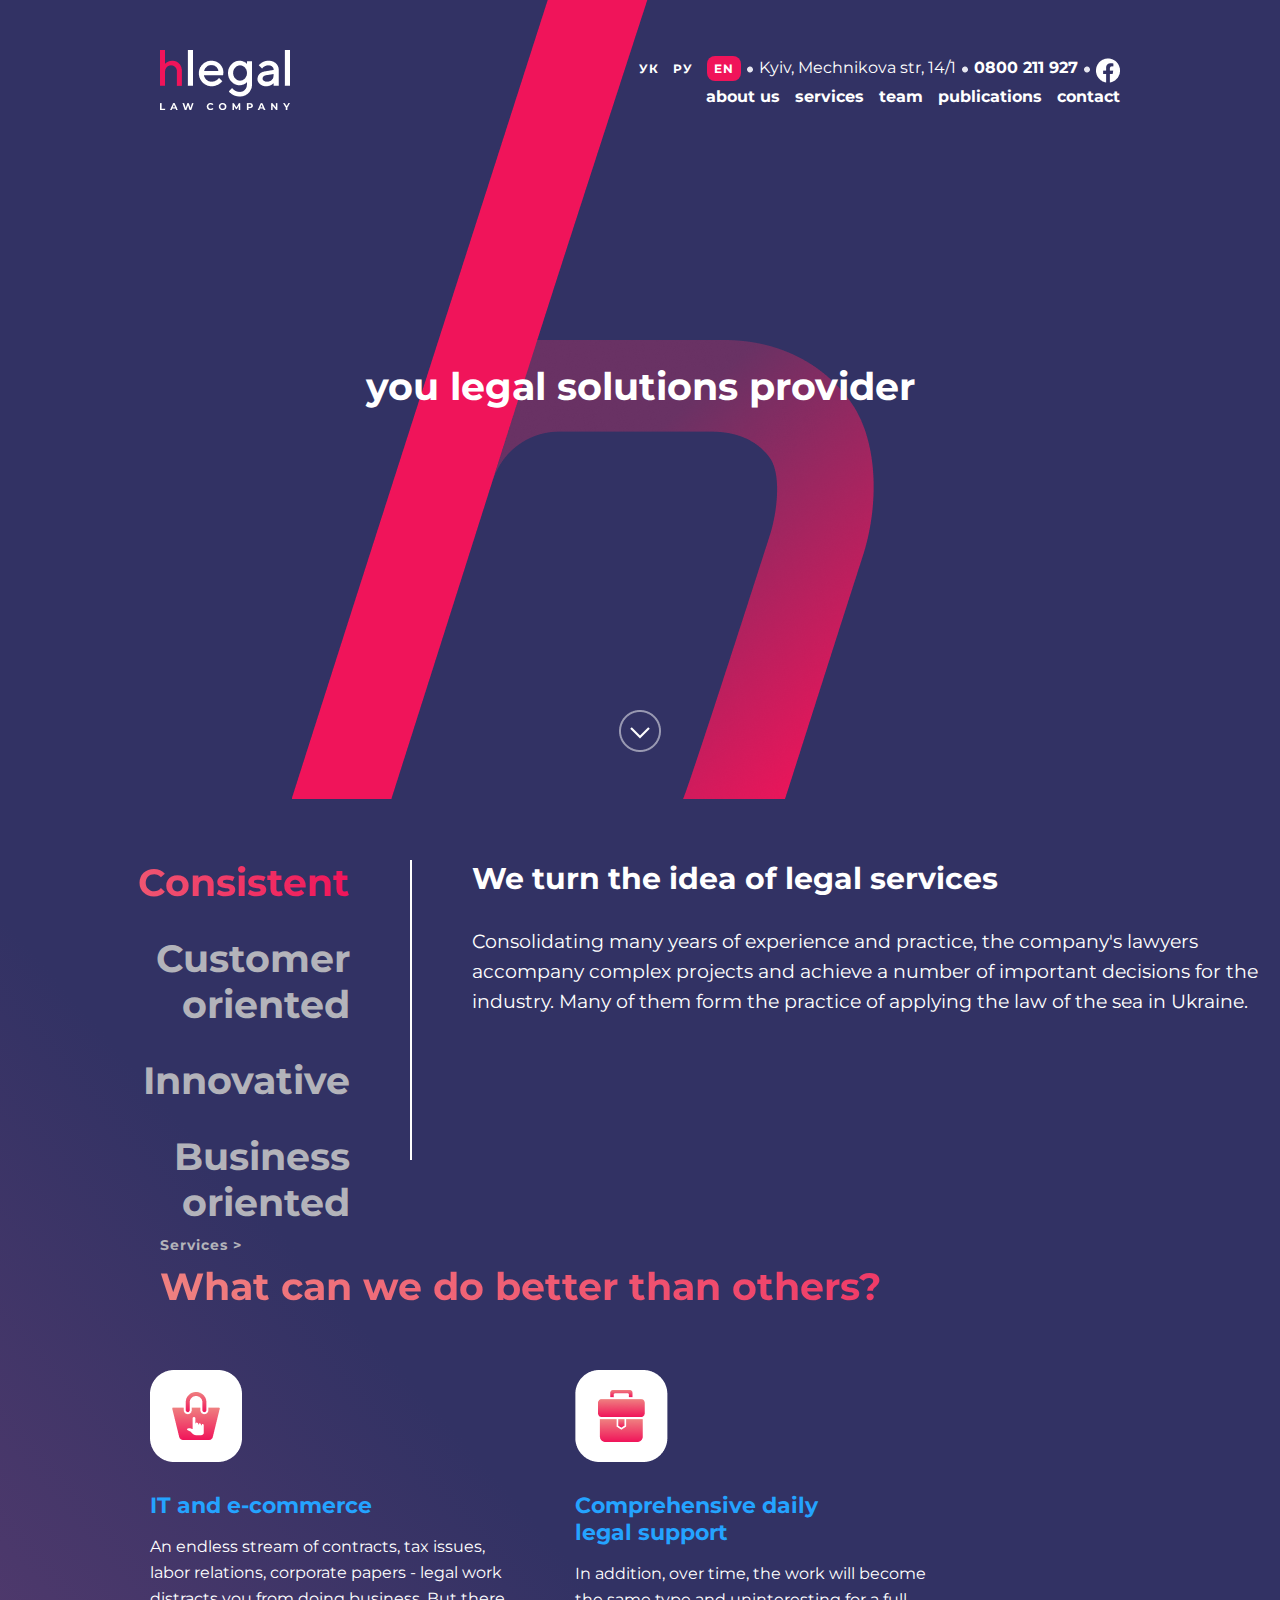
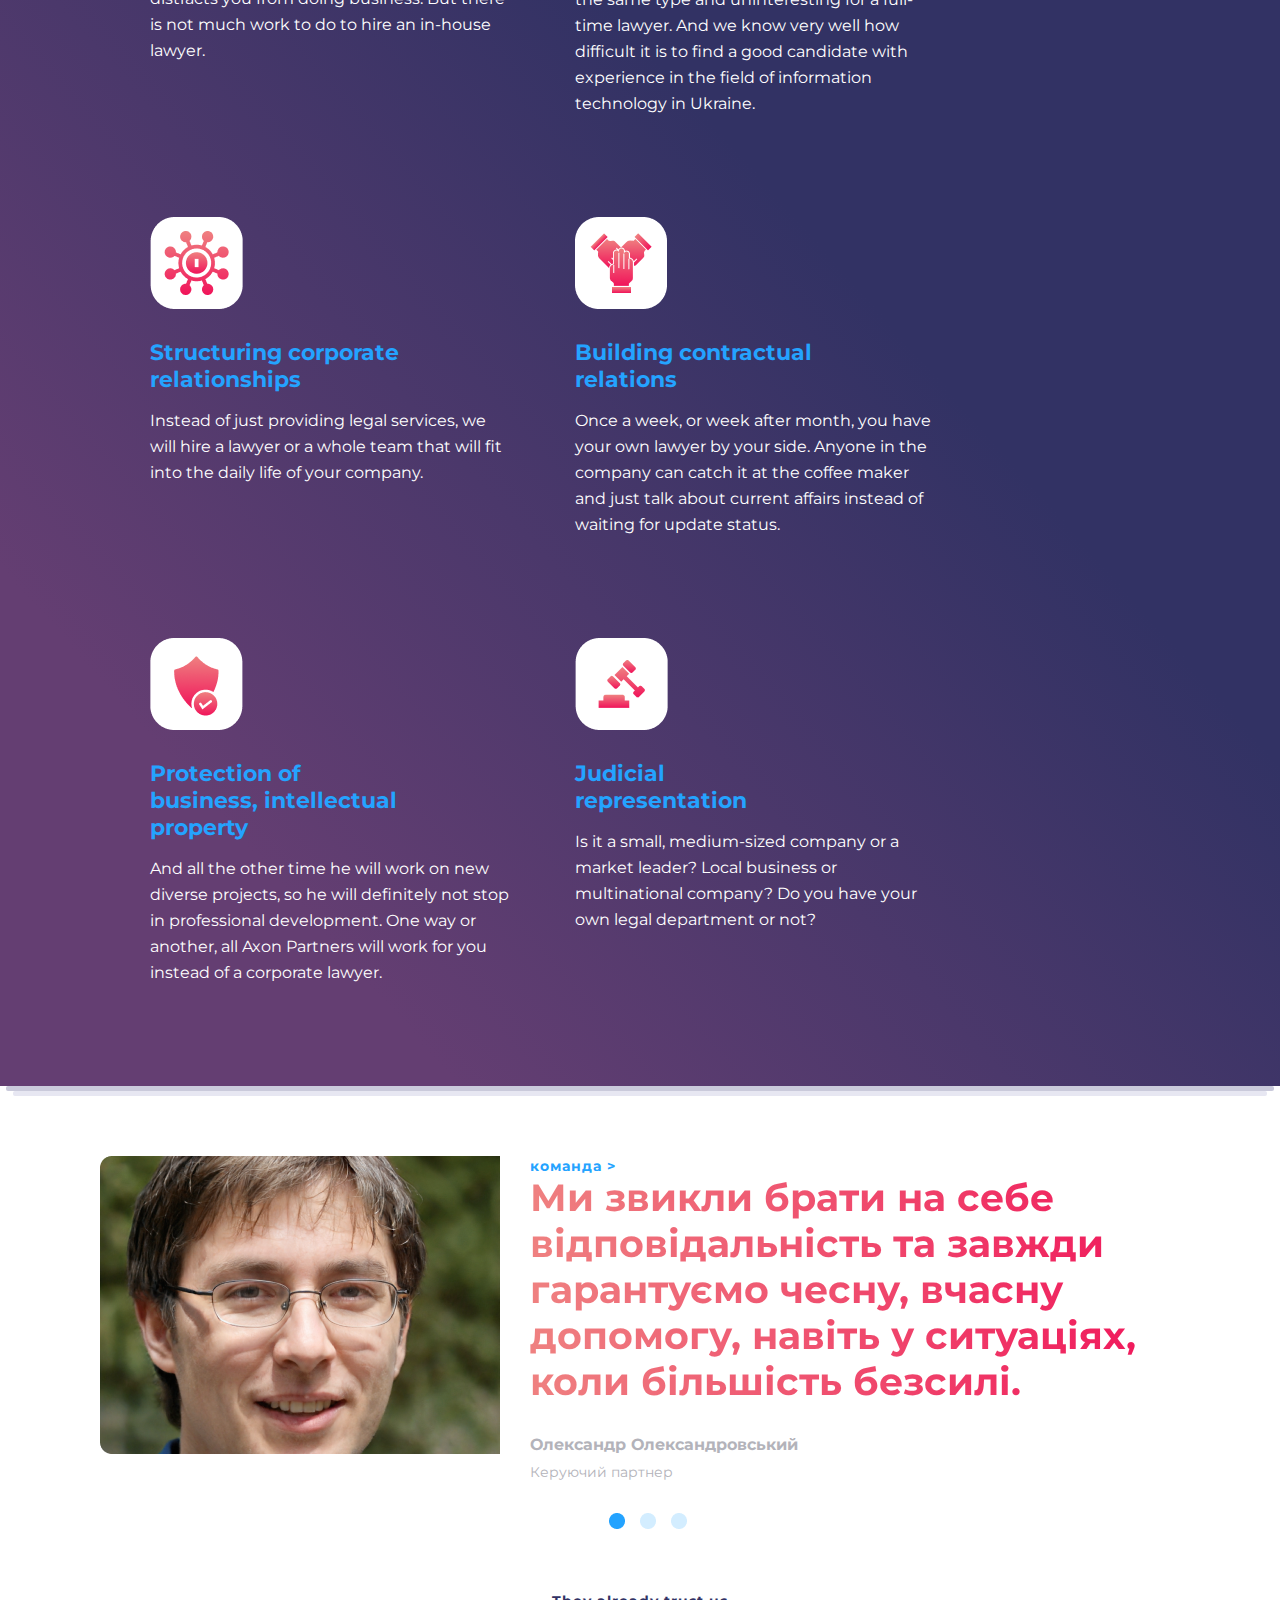
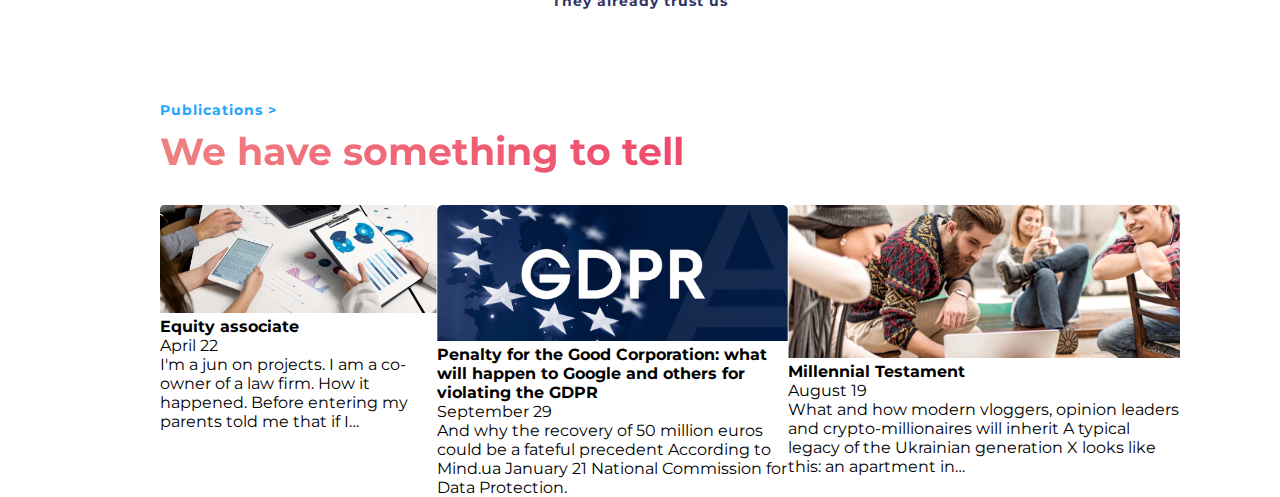
==== index.html @ 66de2fda "made some changes" ====
<!DOCTYPE html>
<html lang="en">

<head>
    <meta charset="UTF-8">
    <meta http-equiv="X-UA-Compatible" content="IE=edge">
    <meta name="viewport" content="width=device-width, initial-scale=1.0">
    <link rel="stylesheet" href="./CSS/index.css">
    <title>Homepage</title>
</head>

<body>
    <header class="header">
        <nav>
            <div class="nav-logo">
                <a href="./index.html"><img src="./images/header-images/Logo.png" alt="hlegal logo"></a>
            </div>
            <div class="menu">
                <div class="menu__info">
                    <div class="info__language">
                        <a href="">УК</a>
                        <a href="">РУ</a>
                        <a class="language__item" href="">EN</a>
                    </div>
                    <div class="info__dot-img">
                        <img src="./images/header-images/Dot-separator.png" alt="dot images">
                    </div>
                    <div class="info__address">
                        <a
                            href="https://www.google.com/maps/place/%D1%83%D0%BB.+%D0%9C%D0%B5%D1%87%D0%BD%D0%B8%D0%BA%D0%BE%D0%B2%D0%B0,+14%2F1,+%D0%9A%D0%B8%D0%B5%D0%B2,+%D0%A3%D0%BA%D1%80%D0%B0%D0%B8%D0%BD%D0%B0,+02000/@50.436795,30.5305163,17z/data=!3m1!4b1!4m6!3m5!1s0x40d4cf07295b8e39:0x17b2112e2dc0e7a!8m2!3d50.436795!4d30.532705!16s%2Fg%2F11c5mrd800">
                            Kyiv, Mechnikova str, 14/1
                        </a>
                    </div>
                    <div class="info__dot-img">
                        <img src="./images/header-images/Dot-separator.png" alt="dot images">
                    </div>
                    <div class="info__tel">
                        <a href="tel:0800 211 927">0800 211 927</a>
                    </div>
                    <div class="info__dot-img">
                        <img src="./images/header-images/Dot-separator.png" alt="dot images">
                    </div>
                    <div class="info__facebook-logo">
                        <img src="./images/header-images/facebook-logo.png" alt="facebook logo">
                    </div>
                </div>
                <div class="menu__links">
                    <a href="">about us</a>
                    <a href="">services</a>
                    <a href="">team</a>
                    <a href="">publications</a>
                    <a href="">contact</a>
                </div>
            </div>
        </nav>
        <div class="header__headline">
            <h1>you legal solutions provider</h1>
        </div>
        <div class="header__scroll-btn">
            <div class="scroll-btn__usual">
                <a href=""><img src="./images/header-images/Scroll.png" alt="Scroll button"></a>
            </div>
            <div class="scroll-btn__hover">
                <a href=""><img src="./images/header-images/Scroll-hover.png" alt="Scroll button"></a>
            </div>
        </div>
        <div class="header__consistent">
            <div class="consistent__headlines">
                <h3 class="headline__consistent">Consistent</h3>
                <h3>Customer oriented</h3>
                <h3>Innovative</h3>
                <h3>Business oriented</h3>
            </div>
            <div class="consistent-text">
                <h3 class="consistent-text__headline">
                    We turn the idea of legal services
                </h3>
                <p class="consistent-text__caption">
                    Consolidating many years of experience and practice, the company's lawyers accompany complex
                    projects and achieve a number of important decisions for the industry. Many of them form the
                    practice of applying the law of the sea in Ukraine.
                </p>
            </div>
        </div>
        <div class="header__services-link">
            <a href="">Services ></a>
        </div>
        <h2 class="header__better-headline">What can we do better than others?</h2>
        <div class="header__cards-container">
            <div class="cards-container__card">
                <div class="card__image">
                    <img src="./images/header-images/cards/IT.png" alt="IT and e-commerce image">
                </div>
                <h4 class="cards-container__cards-headline">IT and e-commerce</h4>
                <p class="cards-container__cards-caption">An endless stream of contracts, tax issues, labor relations,
                    corporate papers - legal work distracts
                    you from doing business. But there is not much work to do to hire an in-house lawyer.</p>
            </div>
            <div class="cards-container__card">
                <div class="card__image">
                    <img src="./images/header-images/cards/Support.png" alt="bag image">
                </div>
                <h4 class="cards-container__cards-headline">Comprehensive daily
                    legal support</h4>
                <p class="cards-container__cards-caption">In addition, over time, the work will become the same type and
                    uninteresting for a full-time lawyer. And we know very well how difficult it is to find a good
                    candidate with experience in the field of information technology in Ukraine.</p>
            </div>
            <div class="cards-container__card">
                <div class="card__image">
                    <img src="./images/header-images/cards/relationships.png" alt="relationships image">
                </div>
                <h4 class="cards-container__cards-headline">Structuring corporate relationships</h4>
                <p class="cards-container__cards-caption">Instead of just providing legal services, we will hire a
                    lawyer or a whole team that will fit into the daily life of your company.</p>
            </div>
            <div class="cards-container__card">
                <div class="card__image">
                    <img src="./images/header-images/cards/building.png" alt="hands image">
                </div>
                <h4 class="cards-container__cards-headline">Building contractual relations</h4>
                <p class="cards-container__cards-caption">Once a week, or week after month, you have your own lawyer by
                    your side. Anyone in the company can catch it at the coffee maker and just talk about current
                    affairs instead of waiting for update status.</p>
            </div>
            <div class="cards-container__card">
                <div class="card__image">
                    <img src="./images/header-images/cards/Protection.png" alt="Protection image">
                </div>
                <h4 class="cards-container__cards-headline">Protection of business, intellectual property</h4>
                <p class="cards-container__cards-caption">And all the other time he will work on new diverse projects,
                    so he will definitely not stop in professional development. One way or another, all Axon Partners
                    will work for you instead of a corporate lawyer.</p>
            </div>
            <div class="cards-container__card">
                <div class="card__image">
                    <img src="./images/header-images/cards/Judicial.png" alt="Judicial image">
                </div>
                <h4 class="cards-container__cards-headline">Judicial representation</h4>
                <p class="cards-container__cards-caption">Is it a small, medium-sized company or a market leader? Local
                    business or multinational company? Do you have your own legal department or not?</p>
            </div>
        </div>
    </header>
    <div class="header__line-container">
        <div class="header__bottom-line-1"></div>
    </div>
    <div class="header__line-container">
        <div class="header__bottom-line-2"></div>
    </div>
    <main>
        <div class="main__team-container">
            <div class="team-container__image">
                <img src="./images/main-images/head-partner.png" alt="head partner portrait">
            </div>
            <div class="team-container__text-container">
                <div class="text-container__link">
                    <a href="">команда ></a>
                </div>
                <p class="text-container__text">Ми звикли брати на себе відповідальність та завжди гарантуємо чесну,
                    вчасну
                    допомогу, навіть у ситуаціях, коли більшість безсилі.</p>
                <p class="text-container__caption">
                    Олександр Олександровський
                </p>
                <p class="text-container__head-partner">
                    Керуючий партнер
                </p>
            </div>
        </div>
        <!-- kak sdelat' slajdy???? -->
        <div class="main__ellipse-container">
            <div class="ellipse-container__ellipse-active ellipse">
                <img src="./images/main-images/ellipse/Ellipse-active.png" alt=" active ellipse">
            </div>
            <div class="ellipse-container__ellipse-regular ellipse">
                <img src="./images/main-images/ellipse/Ellipse-regular.png" alt=" regular ellipse">
            </div>
            <div class="ellipse-container__ellipse-regular ellipse">
                <img src="./images/main-images/ellipse/Ellipse-regular.png" alt=" regular ellipse">
            </div>
        </div>
        <div class="main__already-headline">
            <h5>They already trust us</h5>
        </div>
        <!-- <div class="main__partners-pics">
            <div class="partners-pics__hillel image">
                <img src="./images/main-images/partners-pics/hillel.png" alt="hillel picture">
            </div>
            <div class="partners-pics__wanna-biz image">
                <img src="./images/main-images/partners-pics/wannaBiz.png" alt="wannaBoze picture">
            </div>
            <div class="partners-pics__tapgerine image">
                <img src="./images/main-images/partners-pics/tapgerine.png" alt="tapgerine picture">
            </div>
            <div class="partners-pics__3d-look image">
                <img src="./images/main-images/partners-pics/3d-look.png" alt="3d-look picture">
            </div>
            <div class="partners-pics__orangear image">
                <img src="./images/main-images/partners-pics/orangear.png" alt="orangear picture">
            </div>
            <div class="partners-pics__adteligent image">
                <img src="./images/main-images/partners-pics/adteligent.png" alt="adteligent picture">
            </div>
            <div class="partners-pics__clickky image">
                <img src="./images/main-images/partners-pics/clickky.png" alt="clickky picture">
            </div>
            <div class="partners-pics__eco-leasing image">
                <img src="./images/main-images/partners-pics/eco-leasing.png" alt="eco-leasing picture">
            </div>
            <div class="partners-pics__infratek image">
                <img src="./images/main-images/partners-pics/infratek.png" alt="infratek picture">
            </div>
            <div class="partners-pics__city-park image">
                <img src="./images/main-images/partners-pics/city-park.png" alt="city-park picture">
            </div>
            <div class="partners-pics__art-print image">
                <img src="./images/main-images/partners-pics/art-print.png" alt="art-print picture">
            </div>
            <div class="partners-pics__ultimate-gold image">
                <img src="./images/main-images/partners-pics/ultimate-gold.png" alt="ultimate-gold picture">
            </div>
        </div> -->
        <div class="main__publications">
            <div class="publications__link">
                <a href="">Publications ></a>
            </div>
            <h3 class="publications__headline">We have something to tell</h3>
            <div class="publications__news">
                <div class="news__block">
                    <div class="news__img">
                        <img src="./images/main-images/news-pics/associate.png" alt=" associate image">
                    </div>
                    <h4 class="news__headline">Equity associate</h4>
                    <p class="news__date">April 22</p>
                    <p class="news__text">I'm a jun on projects. I am a co-owner of a law firm. How it happened. Before
                        entering my parents told me that if I…</p>
                </div>
                <div class="news__block">
                    <div class="news__img">
                        <img src="./images/main-images/news-pics/gdpr.png" alt=" gdpr image">
                    </div>
                    <h4 class="news__headline">Penalty for the Good Corporation: what will happen to Google and others
                        for violating the GDPR</h4>
                    <p class="news__date">September 29</p>
                    <p class="news__text">And why the recovery of 50 million euros could be a fateful precedent
                        According to Mind.ua January 21 National Commission for Data Protection.</p>
                </div>
                <div class="news__block">
                    <div class="news__img">
                        <img src="./images/main-images/news-pics/testament.png" alt=" testament image">
                    </div>
                    <h4 class="news__headline">Millennial Testament</h4>
                    <p class="news__date">August 19</p>
                    <p class="news__text">What and how modern vloggers, opinion leaders and crypto-millionaires will
                        inherit A typical legacy of the Ukrainian generation X looks like this: an apartment in…</p>
                </div>
            </div>
        </div>
    </main>
</body>

</html>
---- CSS/index.css ----
@import url("https://fonts.googleapis.com/css2?family=Montserrat:wght@100&display=swap");
* {
  margin: 0;
  padding: 0;
  font-family: "Montserrat", sans-serif;
  text-decoration: none;
  box-sizing: border-box;
}

.header {
  width: 100%;
  background: url(/images/header-images/Symbol.png), linear-gradient(228.57deg, #323264 11.93%, #323264 57.17%, #643E72 87.46%);
  background-position: top, center;
  background-repeat: no-repeat;
}

nav {
  display: flex;
  padding: 50px 160px 0px 160px;
  justify-content: space-between;
}
nav .menu {
  display: flex;
  flex-direction: column;
  justify-content: center;
}
nav .menu .menu__info {
  display: flex;
}
nav .menu .menu__info .info__language a {
  color: #FFFFFF;
  font-size: 12px;
  font-weight: 700;
  line-height: 15px;
  letter-spacing: 1px;
  text-align: center;
  margin-left: 10px;
}
nav .menu .menu__info a:not(.language__item):hover {
  color: #F0145A;
}
nav .menu .menu__info .language__item {
  border-radius: 8px;
  padding: 5px 7px 5px 7px;
  background: #F0145A;
}
nav .menu .menu__info .info__dot-img {
  margin-left: 6px;
  margin-right: 6px;
}
nav .menu .menu__info .info__address a {
  font-size: 16px;
  font-weight: 400;
  line-height: 20px;
  letter-spacing: 0em;
  text-align: right;
  color: #FFFFFF;
}
nav .menu .menu__info .info__tel a {
  font-size: 16px;
  font-weight: 700;
  line-height: 20px;
  letter-spacing: 0em;
  text-align: right;
  color: #FFFFFF;
}
nav .menu .menu__links {
  display: flex;
  justify-content: flex-end;
}
nav .menu .menu__links a {
  margin-left: 15px;
  font-size: 16px;
  font-weight: 700;
  line-height: 20px;
  color: #FFFFFF;
}
nav .menu .menu__links a:hover {
  color: #F0145A;
}

.header__headline {
  display: flex;
  justify-content: center;
  margin-top: 250px;
}
.header__headline h1 {
  font-size: 38px;
  font-weight: 700;
  line-height: 46px;
  letter-spacing: 0em;
  text-align: center;
  color: #FFFFFF;
}

.header__scroll-btn {
  display: flex;
  justify-content: center;
  margin-top: 300px;
}
.header__scroll-btn .scroll-btn__usual {
  position: absolute;
}
.header__scroll-btn .scroll-btn__hover {
  display: none;
}

.header__scroll-btn:hover .scroll-btn__usual {
  display: none;
}
.header__scroll-btn:hover .scroll-btn__hover {
  display: flex;
  position: absolute;
}

.header__consistent {
  display: flex;
  margin-top: 150px;
  justify-content: center;
  height: 300px;
}
.header__consistent .consistent__headlines {
  padding-right: 60px;
  border-right: 2px solid #FFFFFF;
}
.header__consistent .consistent__headlines .headline__consistent {
  font-size: 38px;
  font-weight: 700;
  line-height: 46px;
  letter-spacing: 0em;
  text-align: right;
  background-image: linear-gradient(90.13deg, #EF8080 0.84%, #F0145A 99.96%);
  -webkit-background-clip: text;
          background-clip: text;
  -webkit-text-fill-color: transparent;
  -moz-background-clip: text;
  -moz-text-fill-color: transparent;
}
.header__consistent .consistent__headlines h3 {
  margin-bottom: 30px;
}
.header__consistent .consistent__headlines h3:not(.headline__consistent) {
  font-size: 38px;
  font-weight: 700;
  line-height: 46px;
  letter-spacing: 0em;
  text-align: right;
  color: #B3B3BA;
}
.header__consistent .consistent__headlines h3:not(.headline__consistent):hover {
  color: #F0145A;
}
.header__consistent .consistent-text {
  margin-left: 60px;
}
.header__consistent .consistent-text .consistent-text__headline {
  color: #FFFFFF;
  font-size: 30px;
  font-weight: 700;
  line-height: 37px;
  letter-spacing: 0em;
  text-align: left;
}
.header__consistent .consistent-text .consistent-text__caption {
  margin-top: 30px;
  font-size: 19px;
  font-weight: 400;
  line-height: 30px;
  text-align: left;
  color: #FFFFFF;
  height: 90px;
  max-width: 861px;
}

.header__services-link {
  margin-left: 160px;
  margin-top: 75px;
}
.header__services-link a {
  color: #B3B3BA;
  font-size: 14px;
  font-weight: 700;
  line-height: 17px;
  letter-spacing: 1px;
  text-align: left;
}
.header__services-link a:hover {
  color: #F0145A;
}

.header__better-headline {
  margin-left: 160px;
  margin-top: 10px;
  font-size: 38px;
  font-weight: 700;
  line-height: 46px;
  letter-spacing: 0em;
  text-align: left;
  background-image: linear-gradient(90.13deg, #EF8080 0.84%, #F0145A 99.96%);
  -webkit-background-clip: text;
          background-clip: text;
  -webkit-text-fill-color: transparent;
  -moz-background-clip: text;
  -moz-text-fill-color: transparent;
}

.header__cards-container {
  display: flex;
  margin: 60px 150px 0 90px;
  flex-wrap: wrap;
}
.header__cards-container .cards-container__card {
  margin-left: 60px;
  margin-bottom: 100px;
}
.header__cards-container .cards-container__card .card__image {
  width: 92px;
  height: 92px;
}
.header__cards-container .cards-container__card .cards-container__cards-headline {
  margin-top: 30px;
  color: #24A3FF;
  font-size: 22px;
  font-weight: 700;
  line-height: 27px;
  text-align: left;
  max-width: 250px;
}
.header__cards-container .cards-container__card .cards-container__cards-caption {
  color: #FFFFFF;
  font-size: 16px;
  font-weight: 400;
  line-height: 26px;
  text-align: left;
  max-width: 365px;
  margin-top: 15px;
}

.header__line-container {
  display: flex;
  justify-content: center;
}

.header__bottom-line-1 {
  width: 99%;
  background-color: #CACADB;
  height: 5px;
  border-radius: 2px;
}

.header__bottom-line-2 {
  background-color: #E7E7F2;
  height: 5px;
  width: 98%;
  border-radius: 2px;
}

main {
  padding: 0 100px;
}
main .main__team-container {
  display: flex;
  margin-top: 60px;
}
main .main__team-container .team-container__text-container {
  margin-left: 30px;
}
main .main__team-container .team-container__text-container .text-container__link a {
  font-size: 14px;
  font-weight: 700;
  line-height: 17px;
  letter-spacing: 1px;
  text-align: left;
  color: #24A3FF;
}
main .main__team-container .team-container__text-container .text-container__text {
  font-size: 38px;
  font-weight: 700;
  line-height: 46px;
  letter-spacing: 0em;
  text-align: left;
  background-image: linear-gradient(90.13deg, #EF8080 0.84%, #F0145A 99.96%);
  -webkit-background-clip: text;
          background-clip: text;
  -webkit-text-fill-color: transparent;
  -moz-background-clip: text;
  -moz-text-fill-color: transparent;
}
main .main__team-container .team-container__text-container .text-container__caption {
  margin-top: 30px;
  font-size: 16px;
  font-weight: 700;
  line-height: 20px;
  color: #B3B3BA;
}
main .main__team-container .team-container__text-container .text-container__head-partner {
  margin-top: 6px;
  font-size: 14px;
  font-weight: 400;
  line-height: 22px;
  color: #B3B3BA;
}
main .main__ellipse-container {
  display: flex;
  justify-content: center;
  margin-top: 30px;
}
main .main__ellipse-container .ellipse {
  margin-left: 15px;
}
main .main__already-headline {
  display: flex;
  justify-content: center;
  margin-top: 60px;
}
main .main__already-headline h5 {
  color: #323264;
  font-size: 14px;
  font-weight: 700;
  line-height: 17px;
  letter-spacing: 1px;
}
main .main__partners-pics {
  display: grid;
  margin-top: 30px;
  grid-template-columns: repeat(4, 1fr);
}
main .main__publications {
  margin-left: 60px;
  margin-top: 90px;
}
main .main__publications .publications__link a {
  font-size: 14px;
  font-weight: 700;
  line-height: 17px;
  letter-spacing: 1px;
  color: #24A3FF;
}
main .main__publications .publications__headline {
  margin-top: 10px;
  background-image: linear-gradient(90.13deg, #EF8080 0.84%, #F0145A 99.96%);
  -webkit-background-clip: text;
          background-clip: text;
  -webkit-text-fill-color: transparent;
  -moz-background-clip: text;
  -moz-text-fill-color: transparent;
  font-size: 38px;
  font-weight: 700;
  line-height: 46px;
}
main .main__publications .publications__news {
  margin-top: 30px;
  display: flex;
}
main .main__publications .publications__news .news__block .news__img img {
  width: 100%;
  height: 100%;
  -o-object-fit: cover;
     object-fit: cover;
}/*# sourceMappingURL=index.css.map */
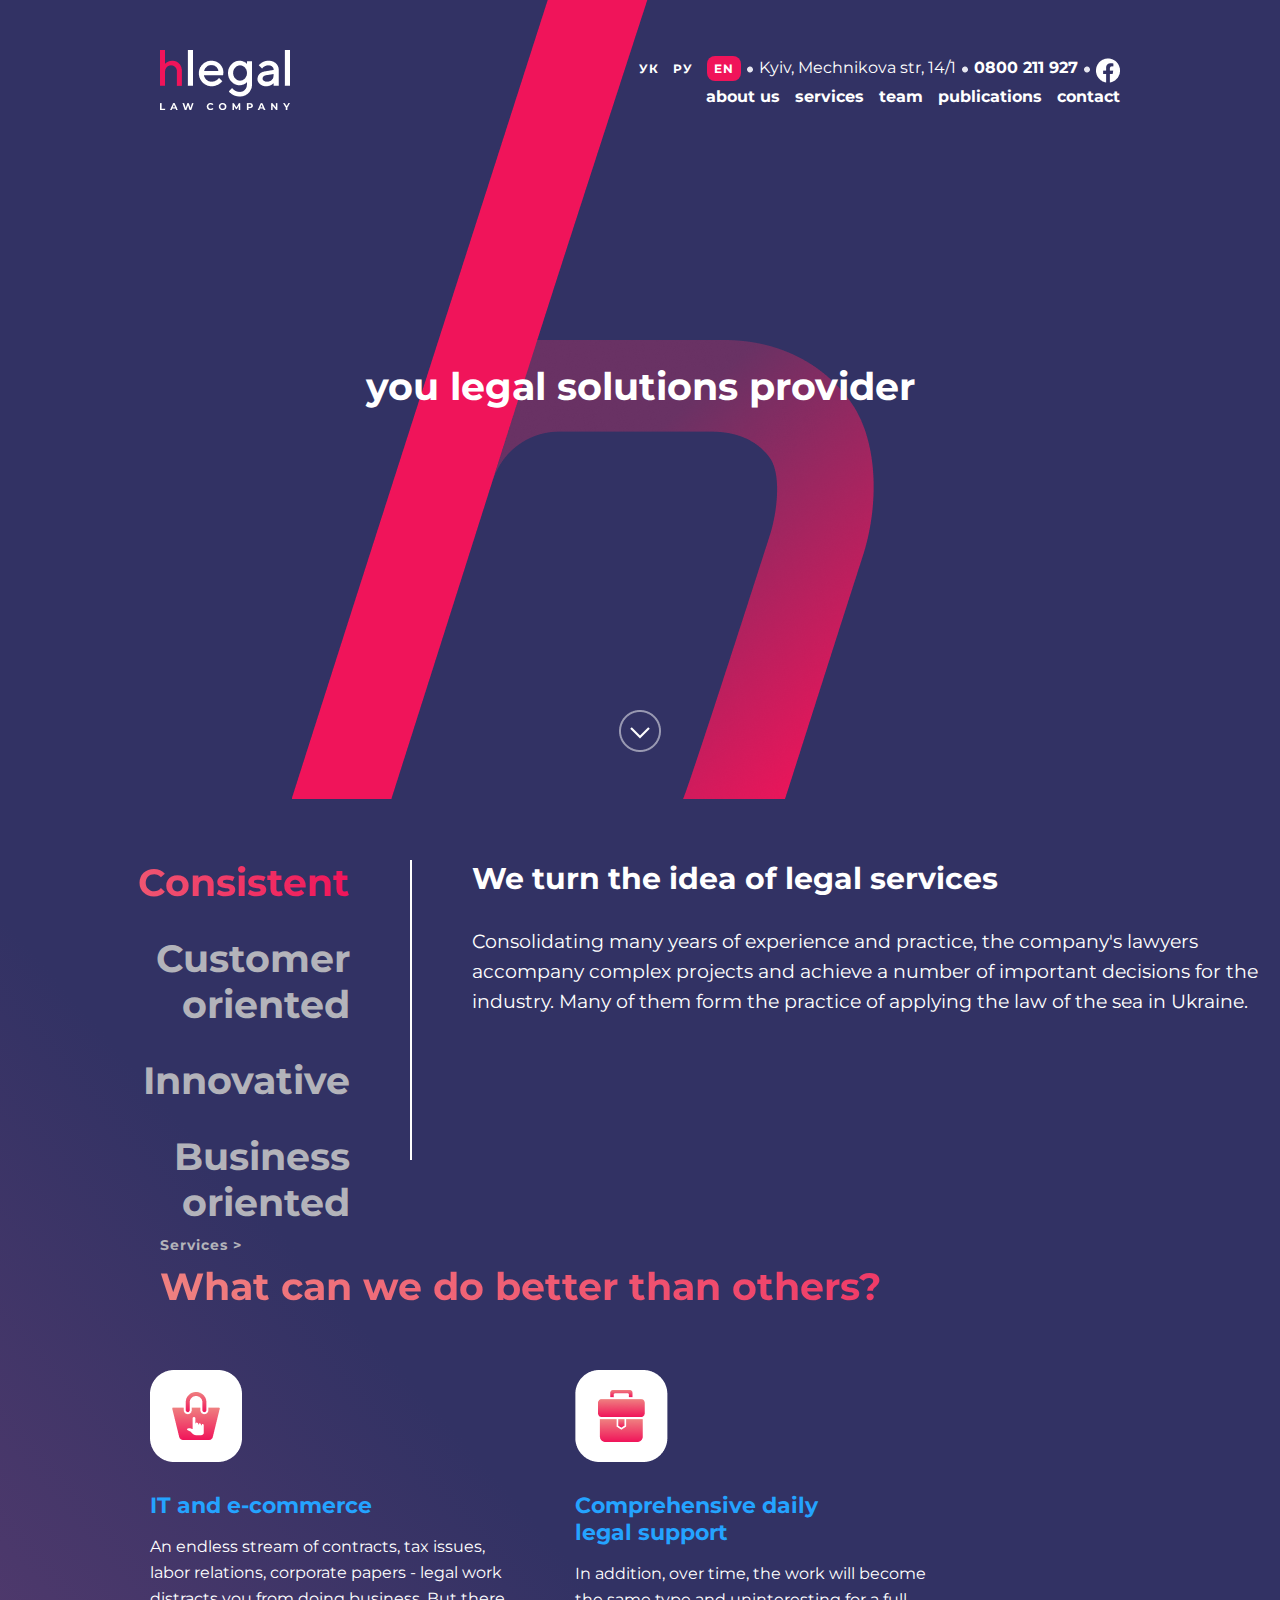
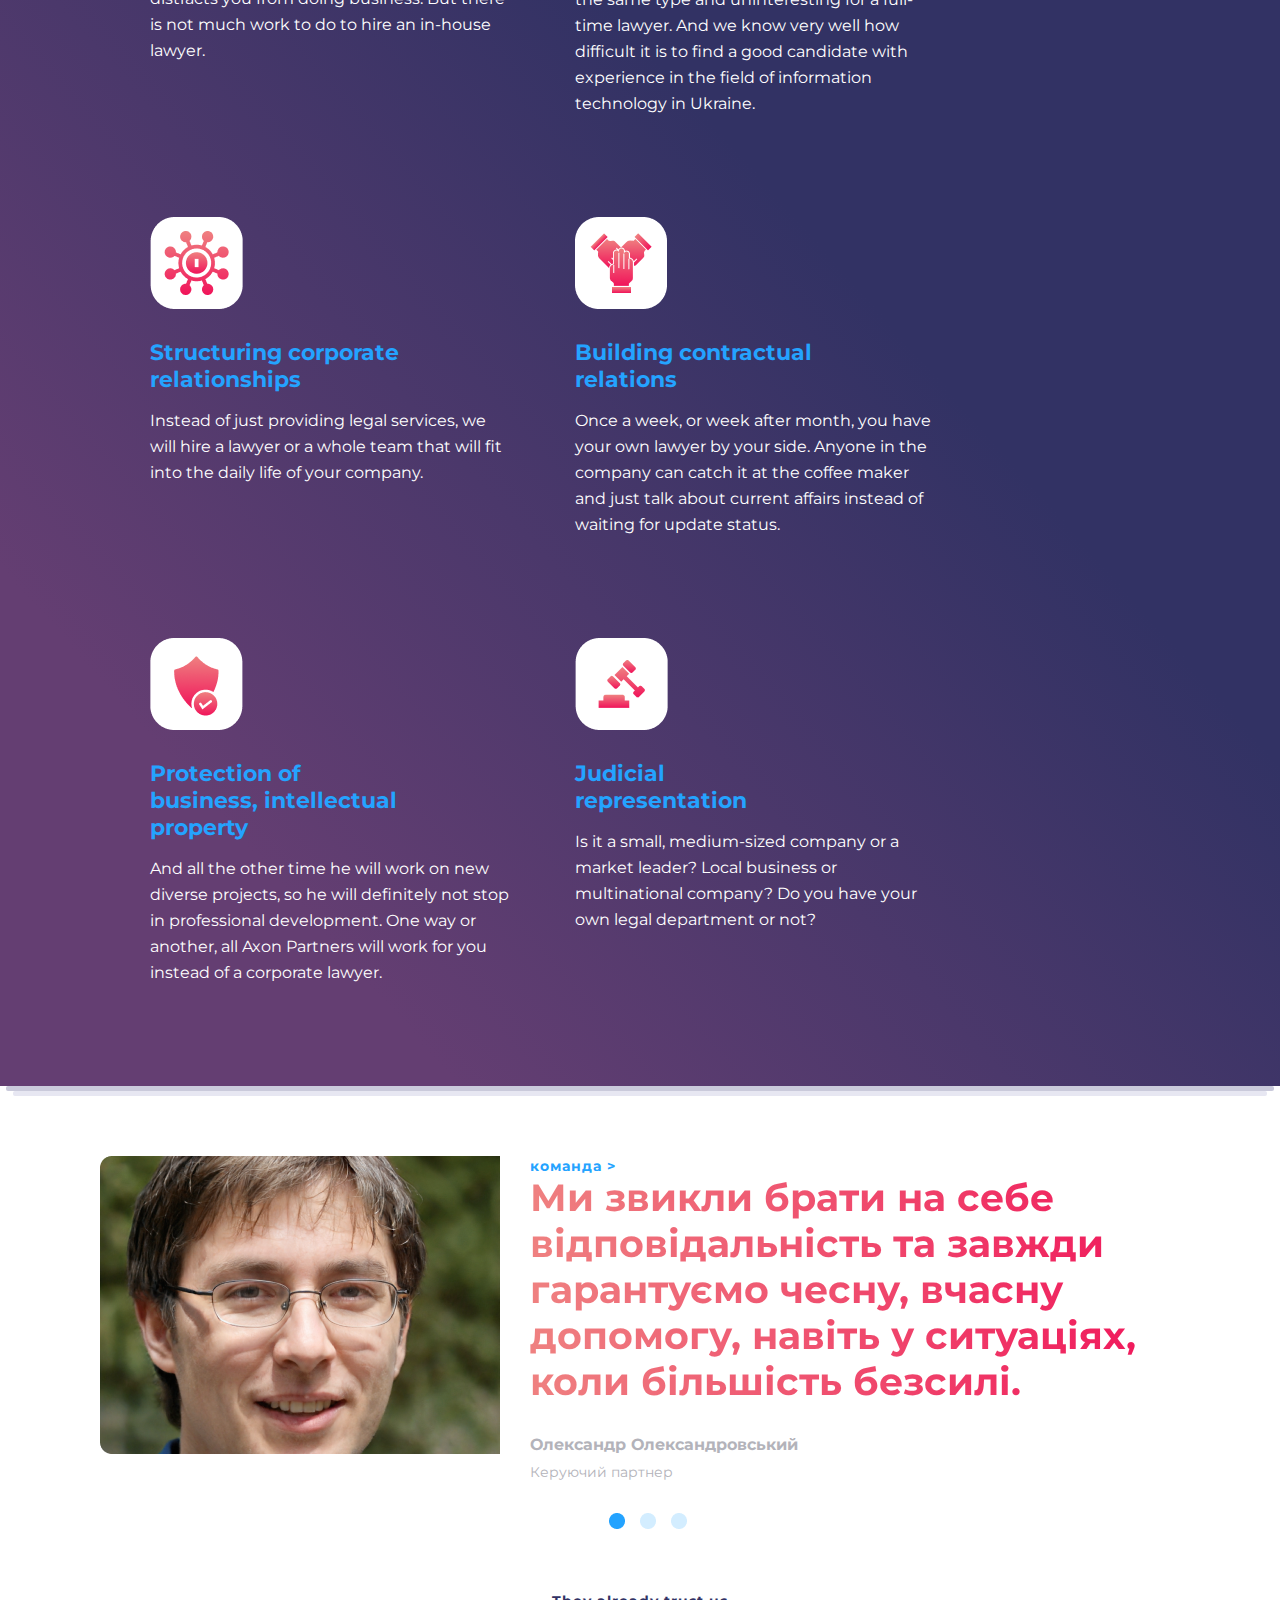
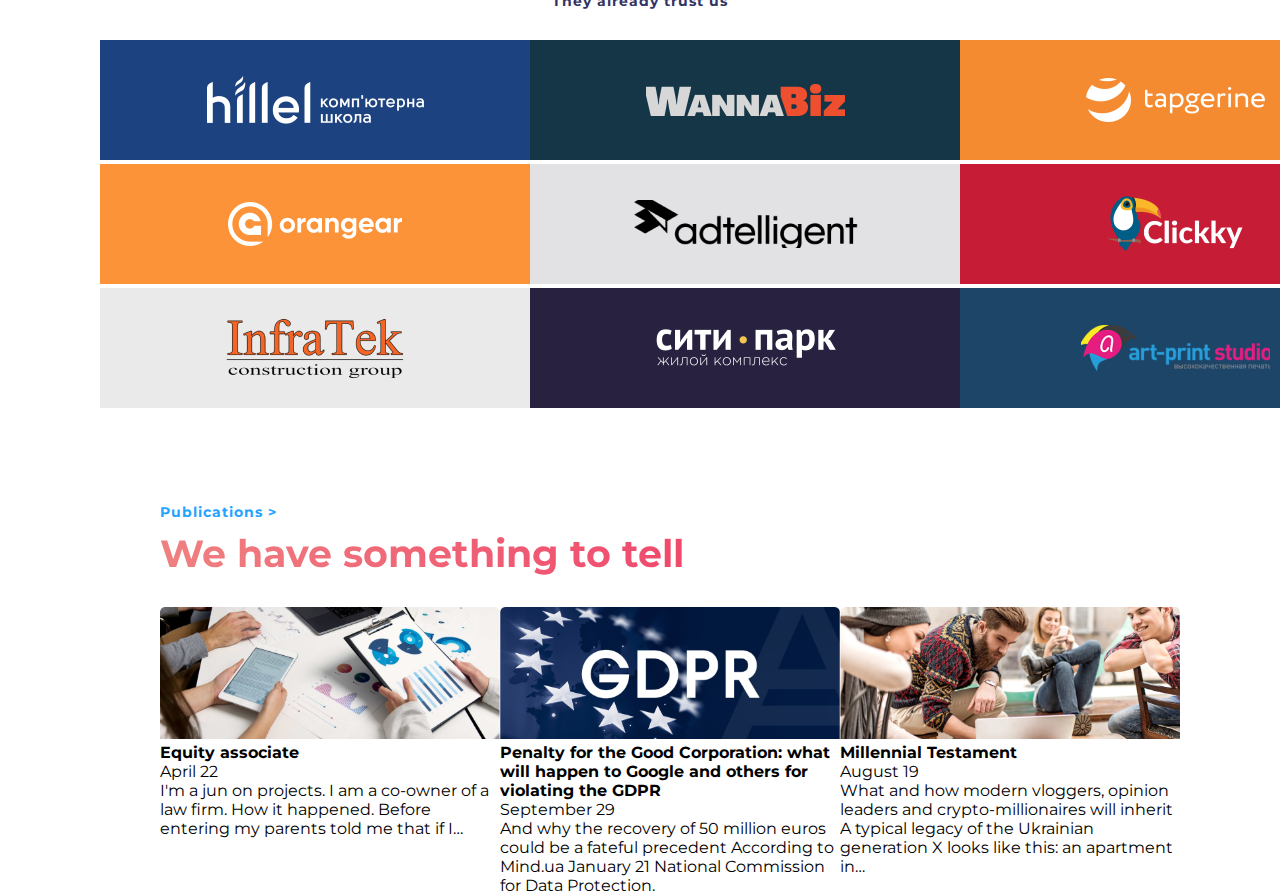
==== commit f15bee17: "made some changes" ====
--- a/index.html
+++ b/index.html
@@ -183,7 +183,7 @@
         <div class="main__already-headline">
             <h5>They already trust us</h5>
         </div>
-        <!-- <div class="main__partners-pics">
+        <div class="main__partners-pics">
             <div class="partners-pics__hillel image">
                 <img src="./images/main-images/partners-pics/hillel.png" alt="hillel picture">
             </div>
@@ -220,7 +220,7 @@
             <div class="partners-pics__ultimate-gold image">
                 <img src="./images/main-images/partners-pics/ultimate-gold.png" alt="ultimate-gold picture">
             </div>
-        </div> -->
+        </div>
         <div class="main__publications">
             <div class="publications__link">
                 <a href="">Publications ></a>
--- a/CSS/index.css
+++ b/CSS/index.css
@@ -352,6 +352,9 @@
   margin-top: 30px;
   display: flex;
 }
+main .main__publications .publications__news .news__block {
+  width: 430px;
+}
 main .main__publications .publications__news .news__block .news__img img {
   width: 100%;
   height: 100%;
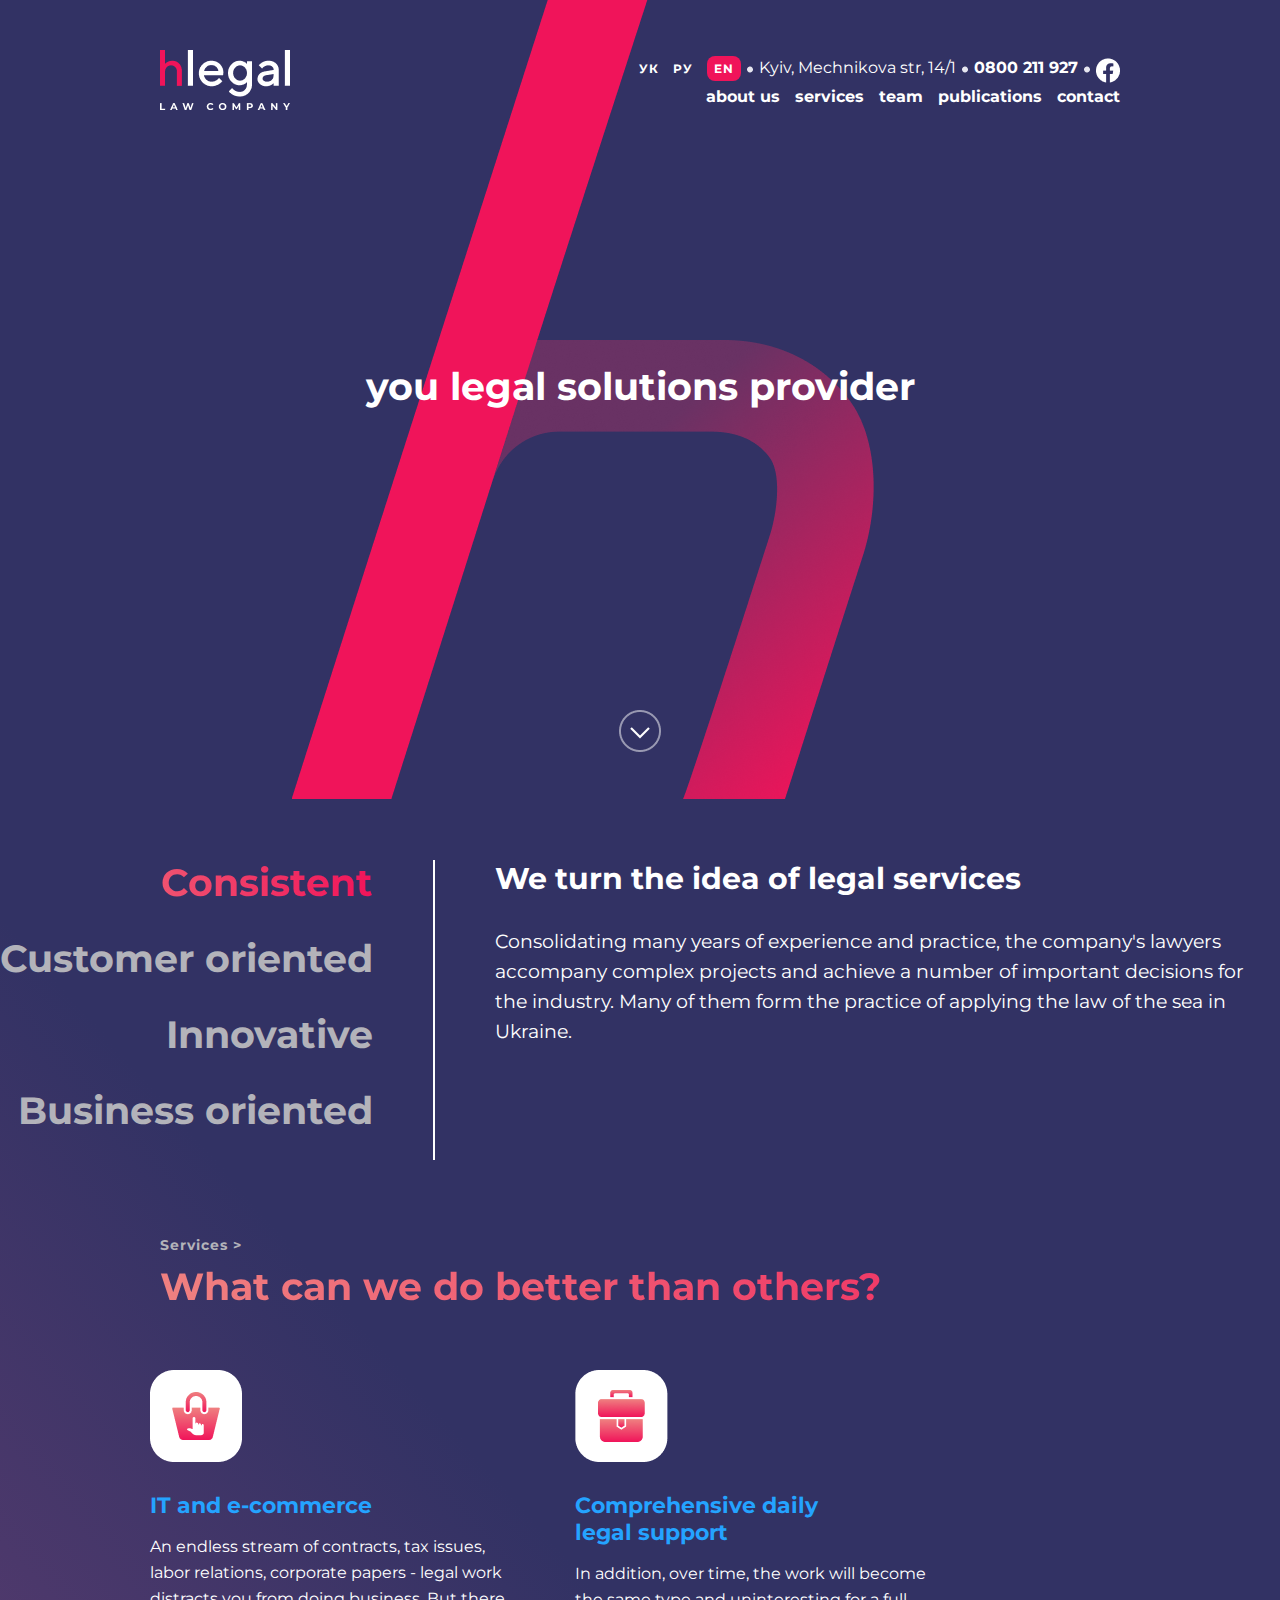
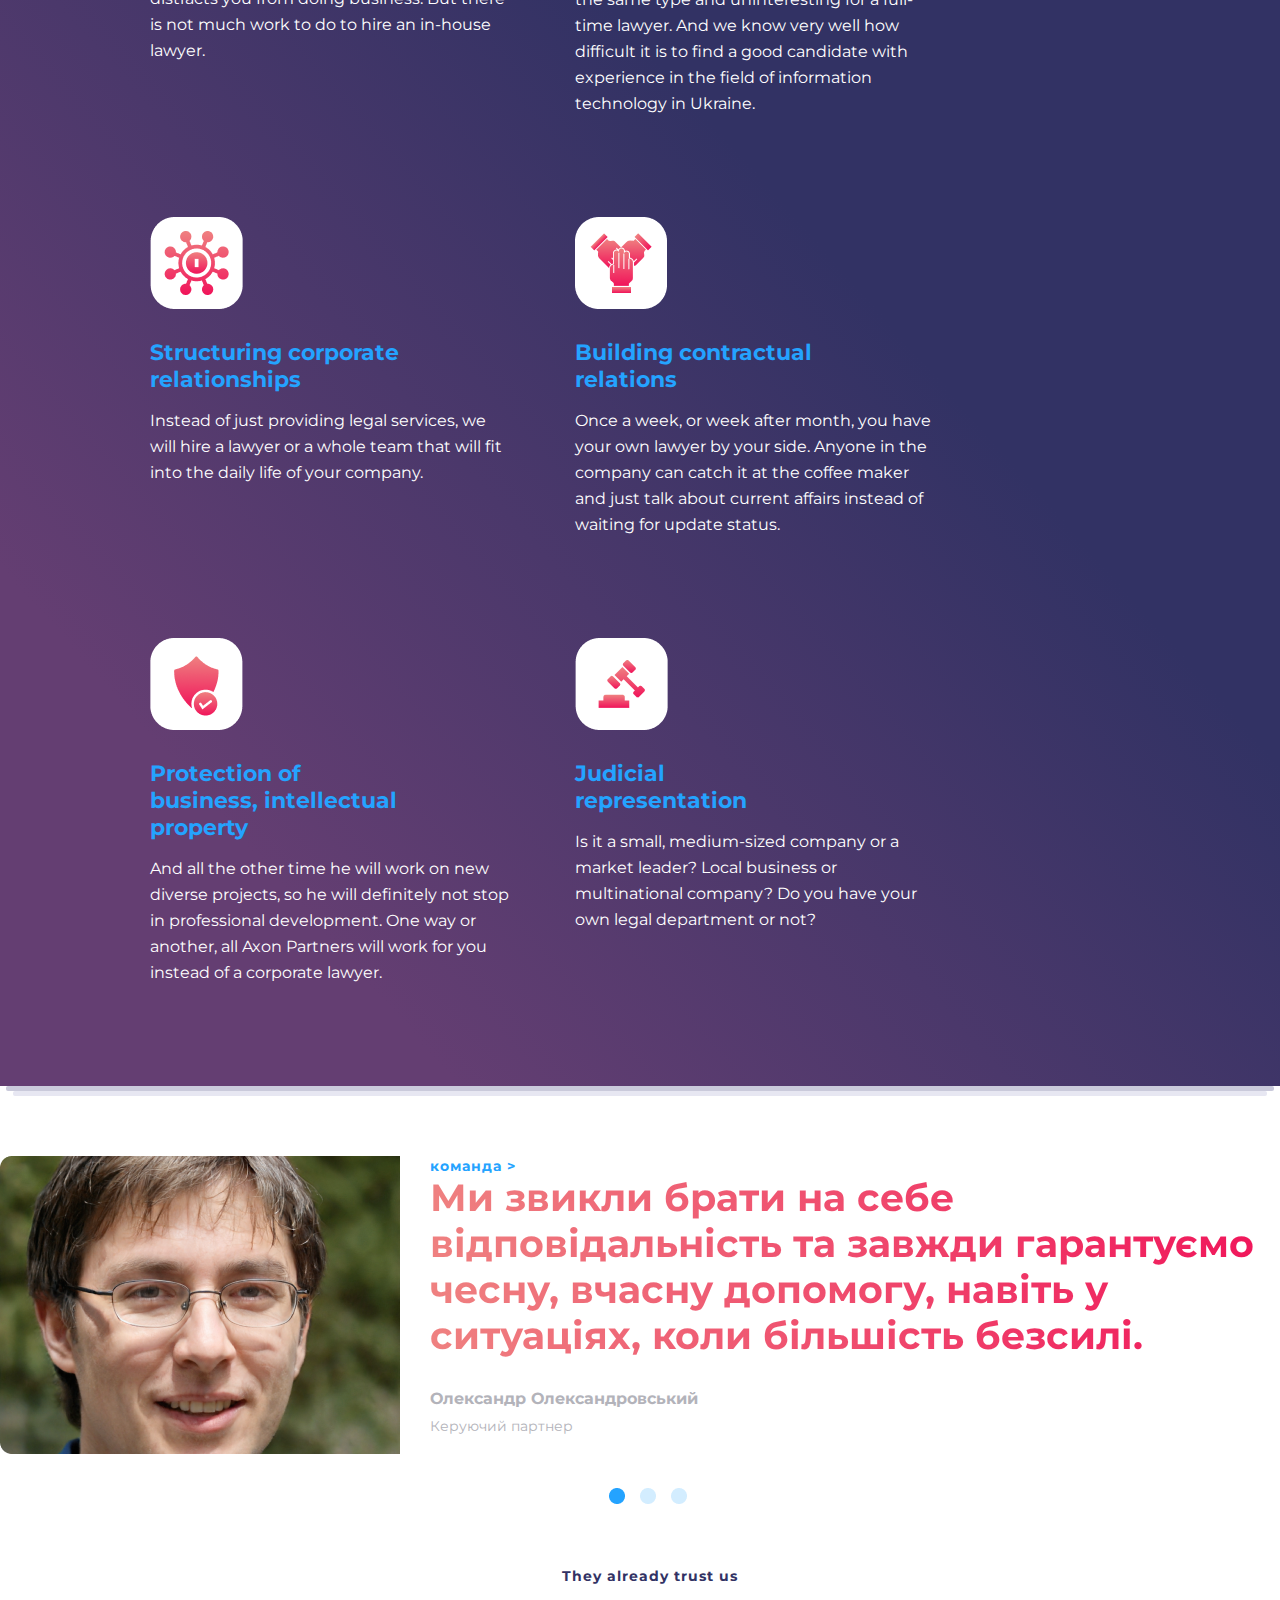
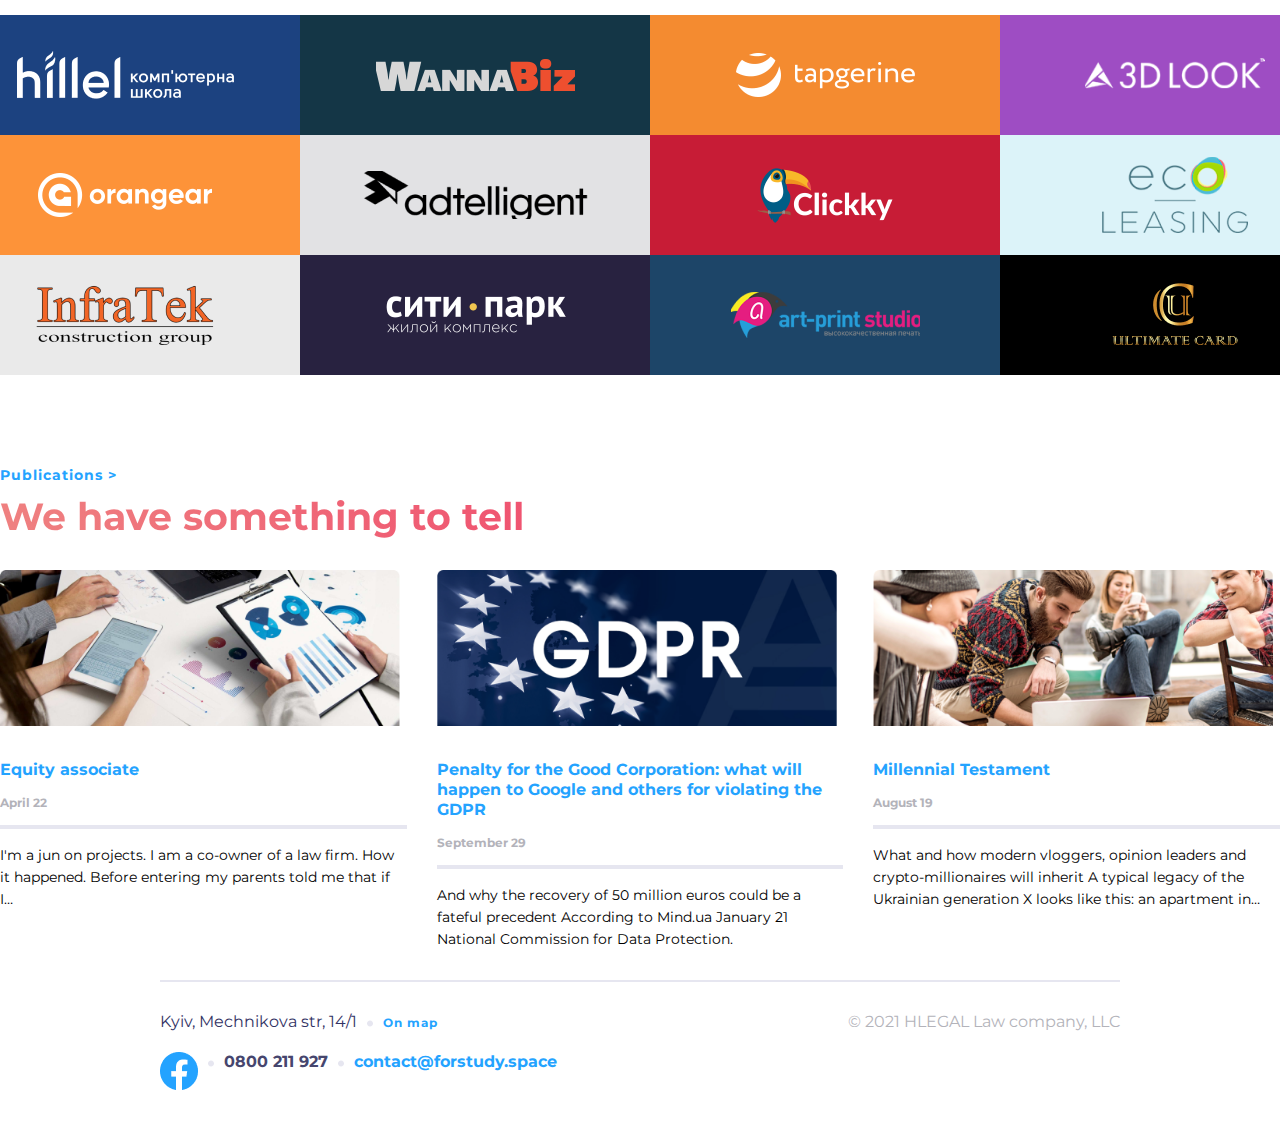
==== commit f258adbb: "made some changes" ====
--- a/index.html
+++ b/index.html
@@ -4,16 +4,34 @@
 <head>
     <meta charset="UTF-8">
     <meta http-equiv="X-UA-Compatible" content="IE=edge">
-    <meta name="viewport" content="width=device-width, initial-scale=1.0">
+    <meta name="viewport"
+          content="width=device-width, user-scalable=no, initial-scale=1.0, maximum-scale=1.0, minimum-scale=1.0">
     <link rel="stylesheet" href="./CSS/index.css">
     <title>Homepage</title>
 </head>
 
 <body>
     <header class="header">
+        <div class="nav__mobile">
+            <div class="mobile__language">
+                <a href="">УК</a>
+                <a href="">РУ</a>
+                <a class="language__item" href="">EN</a>
+            </div>
+            <div class="mobile__tel">
+                <a href="tel:0800 211 927">0800 211 927</a>
+            </div>
+        </div>
         <nav>
             <div class="nav-logo">
-                <a href="./index.html"><img src="./images/header-images/Logo.png" alt="hlegal logo"></a>
+                <a href="./index.html"><img src="./images/homepage-images/header-images/Logo.png" alt="hlegal logo"></a>
+
+
+            </div>
+            <!-- burger div -->
+            <div class="burger">
+                <a href="./burger.html"><img src="./images/homepage-images/header-images/Hamburger.png"
+                        alt="burger image"></a>
             </div>
             <div class="menu">
                 <div class="menu__info">
@@ -23,7 +41,7 @@
                         <a class="language__item" href="">EN</a>
                     </div>
                     <div class="info__dot-img">
-                        <img src="./images/header-images/Dot-separator.png" alt="dot images">
+                        <img src="./images/homepage-images/header-images/Dot-separator.png" alt="dot images">
                     </div>
                     <div class="info__address">
                         <a
@@ -32,16 +50,17 @@
                         </a>
                     </div>
                     <div class="info__dot-img">
-                        <img src="./images/header-images/Dot-separator.png" alt="dot images">
+                        <img src="./images/homepage-images/header-images/Dot-separator.png" alt="dot images">
                     </div>
                     <div class="info__tel">
                         <a href="tel:0800 211 927">0800 211 927</a>
                     </div>
                     <div class="info__dot-img">
-                        <img src="./images/header-images/Dot-separator.png" alt="dot images">
+                        <img src="./images/homepage-images/header-images/Dot-separator.png" alt="dot images">
                     </div>
                     <div class="info__facebook-logo">
-                        <img src="./images/header-images/facebook-logo.png" alt="facebook logo">
+                        <a href="https://www.facebook.com/hillel.kyiv"><img
+                                src="./images/homepage-images/header-images/facebook-logo.png" alt="facebook logo"></a>
                     </div>
                 </div>
                 <div class="menu__links">
@@ -58,18 +77,20 @@
         </div>
         <div class="header__scroll-btn">
             <div class="scroll-btn__usual">
-                <a href=""><img src="./images/header-images/Scroll.png" alt="Scroll button"></a>
+                <a href="#services-link"><img src="./images/homepage-images/header-images/Scroll.png"
+                        alt="Scroll button"></a>
             </div>
             <div class="scroll-btn__hover">
-                <a href=""><img src="./images/header-images/Scroll-hover.png" alt="Scroll button"></a>
+                <a href="#services-link"><img src="./images/homepage-images/header-images/Scroll-hover.png"
+                        alt="Scroll button"></a>
             </div>
         </div>
         <div class="header__consistent">
             <div class="consistent__headlines">
-                <h3 class="headline__consistent">Consistent</h3>
-                <h3>Customer oriented</h3>
-                <h3>Innovative</h3>
-                <h3>Business oriented</h3>
+                <a class="headline__consistent" href="">Consistent</a>
+                <a href="">Customer&nbsp;oriented</a>
+                <a href="">Innovative</a>
+                <a href="">Business&nbsp;oriented</a>
             </div>
             <div class="consistent-text">
                 <h3 class="consistent-text__headline">
@@ -83,13 +104,13 @@
             </div>
         </div>
         <div class="header__services-link">
-            <a href="">Services ></a>
+            <a href="" id="services-link">Services ></a>
         </div>
         <h2 class="header__better-headline">What can we do better than others?</h2>
         <div class="header__cards-container">
             <div class="cards-container__card">
                 <div class="card__image">
-                    <img src="./images/header-images/cards/IT.png" alt="IT and e-commerce image">
+                    <img src="./images/homepage-images/header-images/cards/IT.png" alt="IT and e-commerce image">
                 </div>
                 <h4 class="cards-container__cards-headline">IT and e-commerce</h4>
                 <p class="cards-container__cards-caption">An endless stream of contracts, tax issues, labor relations,
@@ -98,7 +119,7 @@
             </div>
             <div class="cards-container__card">
                 <div class="card__image">
-                    <img src="./images/header-images/cards/Support.png" alt="bag image">
+                    <img src="./images/homepage-images/header-images/cards/Support.png" alt="bag image">
                 </div>
                 <h4 class="cards-container__cards-headline">Comprehensive daily
                     legal support</h4>
@@ -108,7 +129,7 @@
             </div>
             <div class="cards-container__card">
                 <div class="card__image">
-                    <img src="./images/header-images/cards/relationships.png" alt="relationships image">
+                    <img src="./images/homepage-images/header-images/cards/relationships.png" alt="relationships image">
                 </div>
                 <h4 class="cards-container__cards-headline">Structuring corporate relationships</h4>
                 <p class="cards-container__cards-caption">Instead of just providing legal services, we will hire a
@@ -116,7 +137,7 @@
             </div>
             <div class="cards-container__card">
                 <div class="card__image">
-                    <img src="./images/header-images/cards/building.png" alt="hands image">
+                    <img src="./images/homepage-images/header-images/cards/building.png" alt="hands image">
                 </div>
                 <h4 class="cards-container__cards-headline">Building contractual relations</h4>
                 <p class="cards-container__cards-caption">Once a week, or week after month, you have your own lawyer by
@@ -125,7 +146,7 @@
             </div>
             <div class="cards-container__card">
                 <div class="card__image">
-                    <img src="./images/header-images/cards/Protection.png" alt="Protection image">
+                    <img src="./images/homepage-images/header-images/cards/Protection.png" alt="Protection image">
                 </div>
                 <h4 class="cards-container__cards-headline">Protection of business, intellectual property</h4>
                 <p class="cards-container__cards-caption">And all the other time he will work on new diverse projects,
@@ -134,7 +155,7 @@
             </div>
             <div class="cards-container__card">
                 <div class="card__image">
-                    <img src="./images/header-images/cards/Judicial.png" alt="Judicial image">
+                    <img src="./images/homepage-images/header-images/cards/Judicial.png" alt="Judicial image">
                 </div>
                 <h4 class="cards-container__cards-headline">Judicial representation</h4>
                 <p class="cards-container__cards-caption">Is it a small, medium-sized company or a market leader? Local
@@ -151,7 +172,7 @@
     <main>
         <div class="main__team-container">
             <div class="team-container__image">
-                <img src="./images/main-images/head-partner.png" alt="head partner portrait">
+                <img src="./images/homepage-images/main-images/head-partner.png" alt="head partner portrait">
             </div>
             <div class="team-container__text-container">
                 <div class="text-container__link">
@@ -171,54 +192,62 @@
         <!-- kak sdelat' slajdy???? -->
         <div class="main__ellipse-container">
             <div class="ellipse-container__ellipse-active ellipse">
-                <img src="./images/main-images/ellipse/Ellipse-active.png" alt=" active ellipse">
+                <img src="./images/homepage-images/main-images/ellipse/Ellipse-active.png" alt=" active ellipse">
             </div>
             <div class="ellipse-container__ellipse-regular ellipse">
-                <img src="./images/main-images/ellipse/Ellipse-regular.png" alt=" regular ellipse">
+                <img src="./images/homepage-images/main-images/ellipse/Ellipse-regular.png" alt=" regular ellipse">
             </div>
             <div class="ellipse-container__ellipse-regular ellipse">
-                <img src="./images/main-images/ellipse/Ellipse-regular.png" alt=" regular ellipse">
-            </div>
-        </div>
-        <div class="main__already-headline">
-            <h5>They already trust us</h5>
-        </div>
-        <div class="main__partners-pics">
-            <div class="partners-pics__hillel image">
-                <img src="./images/main-images/partners-pics/hillel.png" alt="hillel picture">
-            </div>
-            <div class="partners-pics__wanna-biz image">
-                <img src="./images/main-images/partners-pics/wannaBiz.png" alt="wannaBoze picture">
-            </div>
-            <div class="partners-pics__tapgerine image">
-                <img src="./images/main-images/partners-pics/tapgerine.png" alt="tapgerine picture">
-            </div>
-            <div class="partners-pics__3d-look image">
-                <img src="./images/main-images/partners-pics/3d-look.png" alt="3d-look picture">
-            </div>
-            <div class="partners-pics__orangear image">
-                <img src="./images/main-images/partners-pics/orangear.png" alt="orangear picture">
-            </div>
-            <div class="partners-pics__adteligent image">
-                <img src="./images/main-images/partners-pics/adteligent.png" alt="adteligent picture">
-            </div>
-            <div class="partners-pics__clickky image">
-                <img src="./images/main-images/partners-pics/clickky.png" alt="clickky picture">
-            </div>
-            <div class="partners-pics__eco-leasing image">
-                <img src="./images/main-images/partners-pics/eco-leasing.png" alt="eco-leasing picture">
-            </div>
-            <div class="partners-pics__infratek image">
-                <img src="./images/main-images/partners-pics/infratek.png" alt="infratek picture">
-            </div>
-            <div class="partners-pics__city-park image">
-                <img src="./images/main-images/partners-pics/city-park.png" alt="city-park picture">
-            </div>
-            <div class="partners-pics__art-print image">
-                <img src="./images/main-images/partners-pics/art-print.png" alt="art-print picture">
-            </div>
-            <div class="partners-pics__ultimate-gold image">
-                <img src="./images/main-images/partners-pics/ultimate-gold.png" alt="ultimate-gold picture">
+                <img src="./images/homepage-images/main-images/ellipse/Ellipse-regular.png" alt=" regular ellipse">
+            </div>
+        </div>
+        <div class="logos">
+            <div class="logos__wrapper">
+                <h3>They already trust us</h3>
+                <div class="logos__icons">
+                    <div class="logos__icons__box icon-hillel">
+                        <img src="./images/homepage-images/main-images/partners-pics/Hillel-Logo.png" alt="hillel logo">
+                    </div>
+                    <div class="logos__icons__box icon-wannabiz">
+                        <img src="./images/homepage-images/main-images/partners-pics/wannabiz.png" alt="wannabiz logo">
+                    </div>
+                    <div class="logos__icons__box icon-tapgerine">
+                        <img src="./images/homepage-images/main-images/partners-pics/tapgerine.png"
+                            alt="tapgerine logo">
+                    </div>
+                    <div class="logos__icons__box icon-3d-look">
+                        <img src="./images/homepage-images/main-images/partners-pics/3d-look.png" alt="3d-look logo">
+                    </div>
+                    <div class="logos__icons__box icon-orangear">
+                        <img src="./images/homepage-images/main-images/partners-pics/orangear.png" alt="orangear logo">
+                    </div>
+                    <div class="logos__icons__box icon-adtelligent">
+                        <img src="./images/homepage-images/main-images/partners-pics//adtelligent.png"
+                            alt="adtelligent logo">
+                    </div>
+                    <div class="logos__icons__box icon-clickky">
+                        <img src="./images/homepage-images/main-images/partners-pics/clickky.png" alt="clickky logo">
+                    </div>
+                    <div class="logos__icons__box icon-eco-leasing">
+                        <img src="./images/homepage-images/main-images/partners-pics/ecolease.png"
+                            alt="eco leasing logo">
+                    </div>
+                    <div class="logos__icons__box icon-infratek">
+                        <img src="./images/homepage-images/main-images/partners-pics/infratek.png" alt="infratek logo">
+                    </div>
+                    <div class="logos__icons__box icon-city-park">
+                        <img src="./images/homepage-images/main-images/partners-pics/city-park.png"
+                            alt="city-park logo">
+                    </div>
+                    <div class="logos__icons__box icon-art-print">
+                        <img src="./images/homepage-images/main-images/partners-pics/art-print.png"
+                            alt="art-print logo">
+                    </div>
+                    <div class="logos__icons__box icon-ultimate-gold">
+                        <img src="./images/homepage-images/main-images/partners-pics/ultimate-gold.png"
+                            alt="ultimate-gold logo">
+                    </div>
+                </div>
             </div>
         </div>
         <div class="main__publications">
@@ -229,7 +258,7 @@
             <div class="publications__news">
                 <div class="news__block">
                     <div class="news__img">
-                        <img src="./images/main-images/news-pics/associate.png" alt=" associate image">
+                        <img src="./images/homepage-images/main-images/news-pics/associate.png" alt=" associate image">
                     </div>
                     <h4 class="news__headline">Equity associate</h4>
                     <p class="news__date">April 22</p>
@@ -238,7 +267,7 @@
                 </div>
                 <div class="news__block">
                     <div class="news__img">
-                        <img src="./images/main-images/news-pics/gdpr.png" alt=" gdpr image">
+                        <img src="./images/homepage-images/main-images/news-pics/gdpr.png" alt=" gdpr image">
                     </div>
                     <h4 class="news__headline">Penalty for the Good Corporation: what will happen to Google and others
                         for violating the GDPR</h4>
@@ -248,7 +277,7 @@
                 </div>
                 <div class="news__block">
                     <div class="news__img">
-                        <img src="./images/main-images/news-pics/testament.png" alt=" testament image">
+                        <img src="./images/homepage-images/main-images/news-pics/testament.png" alt=" testament image">
                     </div>
                     <h4 class="news__headline">Millennial Testament</h4>
                     <p class="news__date">August 19</p>
@@ -258,6 +287,41 @@
             </div>
         </div>
     </main>
+    <footer>
+        <div class="footer__contact">
+            <div class="contact__address">
+                <p>Kyiv, Mechnikova str, 14/1</p>
+                <div class="address__dot-img">
+                    <img src="./images/homepage-images/header-images/Dot-separator.png" alt="dot image">
+                </div>
+                <div class="address__map-link">
+                    <a
+                        href="https://www.google.com/maps/place/%D1%83%D0%BB.+%D0%9C%D0%B5%D1%87%D0%BD%D0%B8%D0%BA%D0%BE%D0%B2%D0%B0,+14%2F1,+%D0%9A%D0%B8%D0%B5%D0%B2,+%D0%A3%D0%BA%D1%80%D0%B0%D0%B8%D0%BD%D0%B0,+02000/@50.436795,30.5305163,17z/data=!3m1!4b1!4m6!3m5!1s0x40d4cf07295b8e39:0x17b2112e2dc0e7a!8m2!3d50.436795!4d30.532705!16s%2Fg%2F11c5mrd800">
+                        On map
+                    </a>
+                </div>
+            </div>
+            <div class="contact__info">
+                <div class="info__FB-img">
+                    <a href="https://www.facebook.com/hillel.kyiv"><img
+                            src="./images/homepage-images/footer-images/facebook-image.png" alt="facebook image"></a>
+                </div>
+                <div class="info__dot-img">
+                    <img src="./images/homepage-images/header-images/Dot-separator.png" alt="dot image">
+                </div>
+                <div class="info__tel">
+                    <a href="tel:0800 211 927">0800 211 927</a>
+                </div>
+                <div class="info__dot-img">
+                    <img src="./images/homepage-images/header-images/Dot-separator.png" alt="dot image">
+                </div>
+                <div class="info__e-mail">
+                    <a href="mailto:contact@forstudy.space">contact@forstudy.space</a>
+                </div>
+            </div>
+        </div>
+        <p class="contact__rights">© 2021 HLEGAL Law company, LLC</p>
+    </footer>
 </body>
 
 </html>--- a/CSS/index.css
+++ b/CSS/index.css
@@ -5,11 +5,12 @@
   font-family: "Montserrat", sans-serif;
   text-decoration: none;
   box-sizing: border-box;
+  scroll-behavior: smooth;
 }
 
 .header {
   width: 100%;
-  background: url(/images/header-images/Symbol.png), linear-gradient(228.57deg, #323264 11.93%, #323264 57.17%, #643E72 87.46%);
+  background: url(/images/homepage-images/header-images/Symbol.png), linear-gradient(228.57deg, #323264 11.93%, #323264 57.17%, #643E72 87.46%);
   background-position: top, center;
   background-repeat: no-repeat;
 }
@@ -60,7 +61,6 @@
   font-size: 16px;
   font-weight: 700;
   line-height: 20px;
-  letter-spacing: 0em;
   text-align: right;
   color: #FFFFFF;
 }
@@ -120,6 +120,8 @@
   height: 300px;
 }
 .header__consistent .consistent__headlines {
+  display: flex;
+  flex-direction: column;
   padding-right: 60px;
   border-right: 2px solid #FFFFFF;
 }
@@ -127,7 +129,6 @@
   font-size: 38px;
   font-weight: 700;
   line-height: 46px;
-  letter-spacing: 0em;
   text-align: right;
   background-image: linear-gradient(90.13deg, #EF8080 0.84%, #F0145A 99.96%);
   -webkit-background-clip: text;
@@ -136,10 +137,10 @@
   -moz-background-clip: text;
   -moz-text-fill-color: transparent;
 }
-.header__consistent .consistent__headlines h3 {
+.header__consistent .consistent__headlines a {
   margin-bottom: 30px;
 }
-.header__consistent .consistent__headlines h3:not(.headline__consistent) {
+.header__consistent .consistent__headlines a:not(.headline__consistent) {
   font-size: 38px;
   font-weight: 700;
   line-height: 46px;
@@ -147,7 +148,7 @@
   text-align: right;
   color: #B3B3BA;
 }
-.header__consistent .consistent__headlines h3:not(.headline__consistent):hover {
+.header__consistent .consistent__headlines a:not(.headline__consistent):hover {
   color: #F0145A;
 }
 .header__consistent .consistent-text {
@@ -158,8 +159,6 @@
   font-size: 30px;
   font-weight: 700;
   line-height: 37px;
-  letter-spacing: 0em;
-  text-align: left;
 }
 .header__consistent .consistent-text .consistent-text__caption {
   margin-top: 30px;
@@ -257,6 +256,7 @@
 
 main {
   padding: 0 100px;
+  width: 100%;
 }
 main .main__team-container {
   display: flex;
@@ -308,22 +308,70 @@
 main .main__ellipse-container .ellipse {
   margin-left: 15px;
 }
-main .main__already-headline {
-  display: flex;
-  justify-content: center;
+main .logos {
   margin-top: 60px;
-}
-main .main__already-headline h5 {
-  color: #323264;
+  max-width: 1200px;
+}
+main .logos .logos__wrapper {
+  margin-left: 100px;
+  display: flex;
+  flex-direction: column;
+  gap: 30px;
+  align-items: center;
+}
+main .logos .logos__wrapper h3 {
   font-size: 14px;
   font-weight: 700;
   line-height: 17px;
   letter-spacing: 1px;
-}
-main .main__partners-pics {
+  color: #323264;
+}
+main .logos .logos__wrapper .logos__icons {
   display: grid;
-  margin-top: 30px;
   grid-template-columns: repeat(4, 1fr);
+}
+main .logos .logos__wrapper .logos__icons .logos__icons__box {
+  width: 350px;
+  height: 120px;
+  display: flex;
+  align-items: center;
+  justify-content: center;
+}
+main .logos .logos__wrapper .logos__icons .icon-hillel {
+  background-color: #1C4280;
+}
+main .logos .logos__wrapper .logos__icons .icon-wannabiz {
+  background-color: #143646;
+}
+main .logos .logos__wrapper .logos__icons .icon-tapgerine {
+  background-color: #F48B30;
+}
+main .logos .logos__wrapper .logos__icons .icon-3d-look {
+  background-color: #9E4DC3;
+}
+main .logos .logos__wrapper .logos__icons .icon-orangear {
+  background-color: #FD9339;
+}
+main .logos .logos__wrapper .logos__icons .icon-adtelligent {
+  background-color: #E2E2E4;
+}
+main .logos .logos__wrapper .logos__icons .icon-clickky {
+  background-color: #C71C36;
+}
+main .logos .logos__wrapper .logos__icons .icon-eco-leasing {
+  background-color: #DCF3F9;
+}
+main .logos .logos__wrapper .logos__icons .icon-infratek {
+  background-color: #EAEAEA;
+}
+main .logos .logos__wrapper .logos__icons .icon-city-park {
+  background-color: #282240;
+}
+main .logos .logos__wrapper .logos__icons .icon-art-print {
+  background-color: #1D4568;
+}
+main .logos .logos__wrapper .logos__icons .icon-ultimate-gold {
+  background-color: #000000;
 }
 main .main__publications {
   margin-left: 60px;
@@ -354,10 +402,375 @@
 }
 main .main__publications .publications__news .news__block {
   width: 430px;
+  display: flex;
+  flex-direction: column;
 }
 main .main__publications .publications__news .news__block .news__img img {
+  max-width: 400px;
+}
+main .main__publications .publications__news .news__block .news__headline {
+  color: #24A3FF;
+  font-size: 16px;
+  font-weight: 700;
+  line-height: 20px;
+  margin-top: 30px;
+}
+main .main__publications .publications__news .news__block .news__date {
+  color: #B3B3BA;
+  font-size: 12px;
+  font-weight: 700;
+  line-height: 15px;
+  margin-top: 15px;
+}
+main .main__publications .publications__news .news__block .news__text {
+  margin-top: 15px;
+  padding-top: 15px;
+  border-top: 4px solid #E6E6F0;
+  font-size: 14px;
+  font-weight: 400;
+  line-height: 22px;
+}
+main .main__publications .publications__news .news__block:nth-child(2),
+main .main__publications .publications__news .news__block:nth-child(3) {
+  margin-left: 30px;
+}
+
+footer {
+  display: flex;
+  justify-content: space-between;
+  margin: 30px 160px 0 160px;
+  border-top: 2px solid #E6E6F0;
+  padding: 30px 0;
+}
+footer .footer__contact .contact__address {
+  display: flex;
+}
+footer .footer__contact .contact__address p {
+  font-size: 16px;
+  font-weight: 400;
+  line-height: 20px;
+  color: #323264;
+}
+footer .footer__contact .contact__address .address__dot-img {
+  margin: 0 10px;
+}
+footer .footer__contact .contact__address .address__map-link a {
+  font-size: 12px;
+  font-weight: 700;
+  line-height: 15px;
+  letter-spacing: 1px;
+  color: #24A3FF;
+}
+footer .footer__contact .contact__info {
+  display: flex;
+  margin-top: 20px;
+}
+footer .footer__contact .contact__info .info__FB-img img {
+  max-width: 38px;
+  max-height: 38px;
+}
+footer .footer__contact .contact__info .info__dot-img {
+  margin: 0 10px;
+}
+footer .footer__contact .contact__info .info__tel a {
+  font-size: 16px;
+  font-weight: 700;
+  line-height: 20px;
+  color: #46466E;
+}
+footer .footer__contact .contact__info .info__e-mail a {
+  font-size: 16px;
+  font-weight: 700;
+  line-height: 20px;
+  color: #24A3FF;
+}
+footer .contact__rights {
+  font-size: 16px;
+  font-weight: 400;
+  line-height: 20px;
+  color: #B3B3BA;
+}
+
+.burger {
+  display: none;
+  position: absolute;
+  right: 20px;
+}
+
+.nav__mobile {
+  display: none;
+  position: absolute;
+  top: 0;
   width: 100%;
-  height: 100%;
-  -o-object-fit: cover;
-     object-fit: cover;
+  height: 45px;
+  background-color: rgba(245, 245, 250, 0.2);
+}
+.nav__mobile .mobile__language a {
+  color: #FFFFFF;
+  font-size: 12px;
+  font-weight: 700;
+  line-height: 15px;
+  letter-spacing: 1px;
+  text-align: center;
+  margin-left: 10px;
+}
+
+@media all and (max-width: 1450px) {
+  .main__publications {
+    margin-left: 0px !important;
+  }
+  main {
+    padding: 50px !important;
+  }
+}
+@media all and (max-width: 1315px) {
+  main {
+    padding: 0px !important;
+  }
+}
+@media all and (max-width: 1150px) {
+  nav {
+    flex-direction: column-reverse;
+  }
+  .menu__links {
+    justify-content: flex-start !important;
+    margin-bottom: 30px;
+  }
+  .consistent-text__caption {
+    max-width: 350px !important;
+    height: 250px !important;
+  }
+  .consistent-text__headline {
+    max-width: 350px !important;
+  }
+  .news__block {
+    width: 200px !important;
+  }
+  .news__img img {
+    max-width: 200px !important;
+  }
+  .publications__news {
+    display: flex;
+    justify-content: space-evenly;
+  }
+}
+@media all and (max-width: 800px) {
+  nav {
+    flex-direction: row;
+  }
+  .menu {
+    visibility: hidden;
+  }
+  .burger {
+    display: flex;
+  }
+  nav {
+    padding: 70px 15px 0 15px;
+  }
+  .nav__mobile {
+    display: flex;
+    justify-content: space-between;
+    padding: 12px 15px 15px 20px;
+  }
+  .nav__mobile .mobile__tel a {
+    font-size: 16px;
+    font-weight: 700;
+    line-height: 20px;
+    text-align: right;
+    color: #FFFFFF;
+  }
+  .nav__mobile .mobile__language .language__item {
+    border-radius: 8px;
+    padding: 5px 7px 5px 7px;
+    background: #F0145A;
+  }
+  .nav__mobile .mobile__language a {
+    color: #FFFFFF;
+    font-size: 12px;
+    font-weight: 700;
+    line-height: 15px;
+    letter-spacing: 1px;
+    text-align: center;
+    margin-left: 10px;
+  }
+  .nav__mobile a:not(.language__item):hover {
+    color: #F0145A;
+  }
+  header {
+    overflow: hidden;
+  }
+  header .header__consistent {
+    display: flex;
+    flex-direction: column;
+  }
+  header .header__consistent .consistent__headlines {
+    display: flex;
+    flex-direction: row;
+    border: none;
+    margin-top: 90px;
+  }
+  header .header__consistent .consistent__headlines a {
+    margin-left: 30px;
+    width: 600px;
+    font-size: 30px;
+  }
+  header .header__consistent .consistent-text {
+    display: flex;
+    flex-direction: column;
+    align-items: center;
+    padding-top: 30px;
+    margin: 0 30px;
+    border-top: 4px solid rgba(255, 255, 255, 0.3);
+  }
+  header .header__consistent .consistent-text .consistent-text__headline {
+    font-size: 25px;
+  }
+  header .header__consistent .consistent-text .consistent-text__caption {
+    font-size: 20px;
+    height: 250px;
+  }
+  header .header__services-link {
+    margin: 150px 0 0 30px;
+  }
+  header .header__better-headline {
+    font-size: 30px;
+    margin-top: 10px;
+    margin-left: 30px;
+  }
+  header .header__cards-container {
+    margin: 30px 0 0 0;
+    justify-content: center;
+  }
+  main .main__team-container {
+    display: flex;
+    flex-direction: column;
+  }
+  main .main__team-container .team-container__image {
+    margin: 30px 0 30px 60px;
+  }
+  main .main__team-container .team-container__image img {
+    width: 80%;
+  }
+  main .main__team-container .team-container__text-container .text-container__text {
+    font-size: 30px;
+  }
+  main .main__publications {
+    margin-left: 30px;
+  }
+  main .main__publications .publications__news {
+    display: flex;
+    flex-direction: column;
+    align-items: center;
+  }
+  main .main__publications .publications__news .news__block {
+    margin: 30px 0 0 0 !important;
+  }
+  footer {
+    display: flex;
+    flex-direction: column;
+    align-items: center;
+  }
+  footer .footer__contact {
+    display: flex;
+    flex-direction: column;
+    align-items: center;
+  }
+  footer .footer__contact .contact__address {
+    display: flex;
+    flex-direction: column;
+    align-items: center;
+  }
+  footer .footer__contact .contact__address .address__map-link {
+    margin-top: 10px;
+  }
+  footer .footer__contact .contact__address .address__dot-img {
+    display: none;
+  }
+  footer .footer__contact .contact__info {
+    display: flex;
+    flex-direction: column;
+    align-items: center;
+  }
+  footer .footer__contact .contact__info .info__dot-img {
+    display: none;
+  }
+  footer .footer__contact .contact__info .info__tel {
+    margin-top: 10px;
+  }
+  footer .footer__contact .contact__info .info__e-mail {
+    margin-top: 10px;
+  }
+  footer .contact__rights {
+    margin-top: 30px;
+  }
+}
+@media all and (max-width: 360px) {
+  .consistent-text__caption {
+    height: 400px !important;
+  }
+}
+@media all and (max-width: 1140px) {
+  main {
+    padding: 0;
+  }
+  main .main__team-container {
+    margin: 0 30px;
+  }
+  main .logos {
+    padding: 0;
+  }
+  main .logos .logos__wrapper {
+    margin: 0;
+  }
+  main .logos .logos__wrapper .logos__icons {
+    grid-template-columns: repeat(3, 1fr);
+    width: 100%;
+  }
+  main .logos .logos__wrapper .logos__icons .logos__icons__box {
+    padding: 0;
+    width: 100%;
+  }
+}
+@media all and (max-width: 800px) {
+  main {
+    padding: 0;
+  }
+  main .main__team-container {
+    margin: 0 30px;
+  }
+  main .logos {
+    padding: 0;
+  }
+  main .logos .logos__wrapper {
+    margin: 0;
+  }
+  main .logos .logos__wrapper .logos__icons {
+    grid-template-columns: repeat(2, 1fr);
+    width: 100%;
+  }
+  main .logos .logos__wrapper .logos__icons .logos__icons__box {
+    padding: 0;
+    width: 100%;
+  }
+}
+@media all and (max-width: 575px) {
+  main {
+    padding: 0;
+  }
+  main .main__team-container {
+    margin: 0 30px;
+  }
+  main .logos {
+    padding: 0;
+  }
+  main .logos .logos__wrapper {
+    margin: 0;
+  }
+  main .logos .logos__wrapper .logos__icons {
+    grid-template-columns: repeat(1, 1fr);
+    width: 100%;
+  }
+  main .logos .logos__wrapper .logos__icons .logos__icons__box {
+    width: 100%;
+  }
 }/*# sourceMappingURL=index.css.map */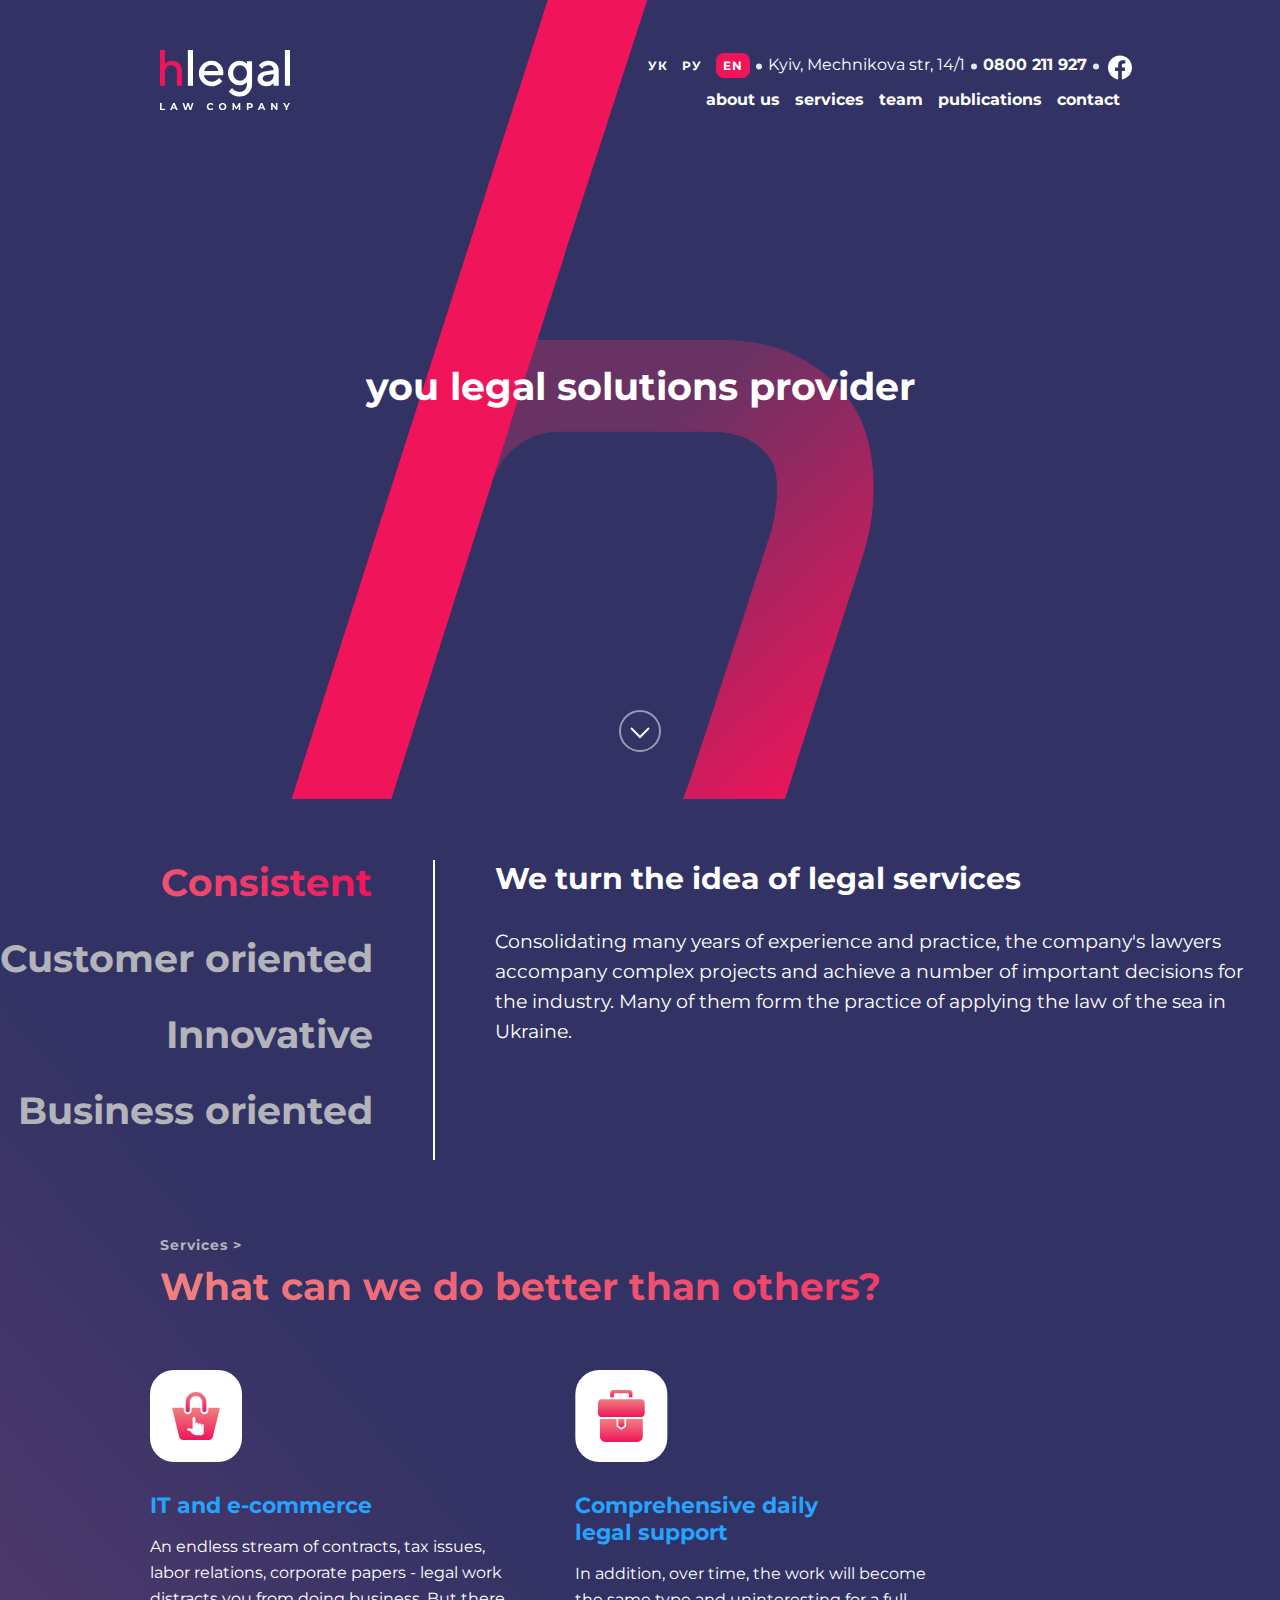
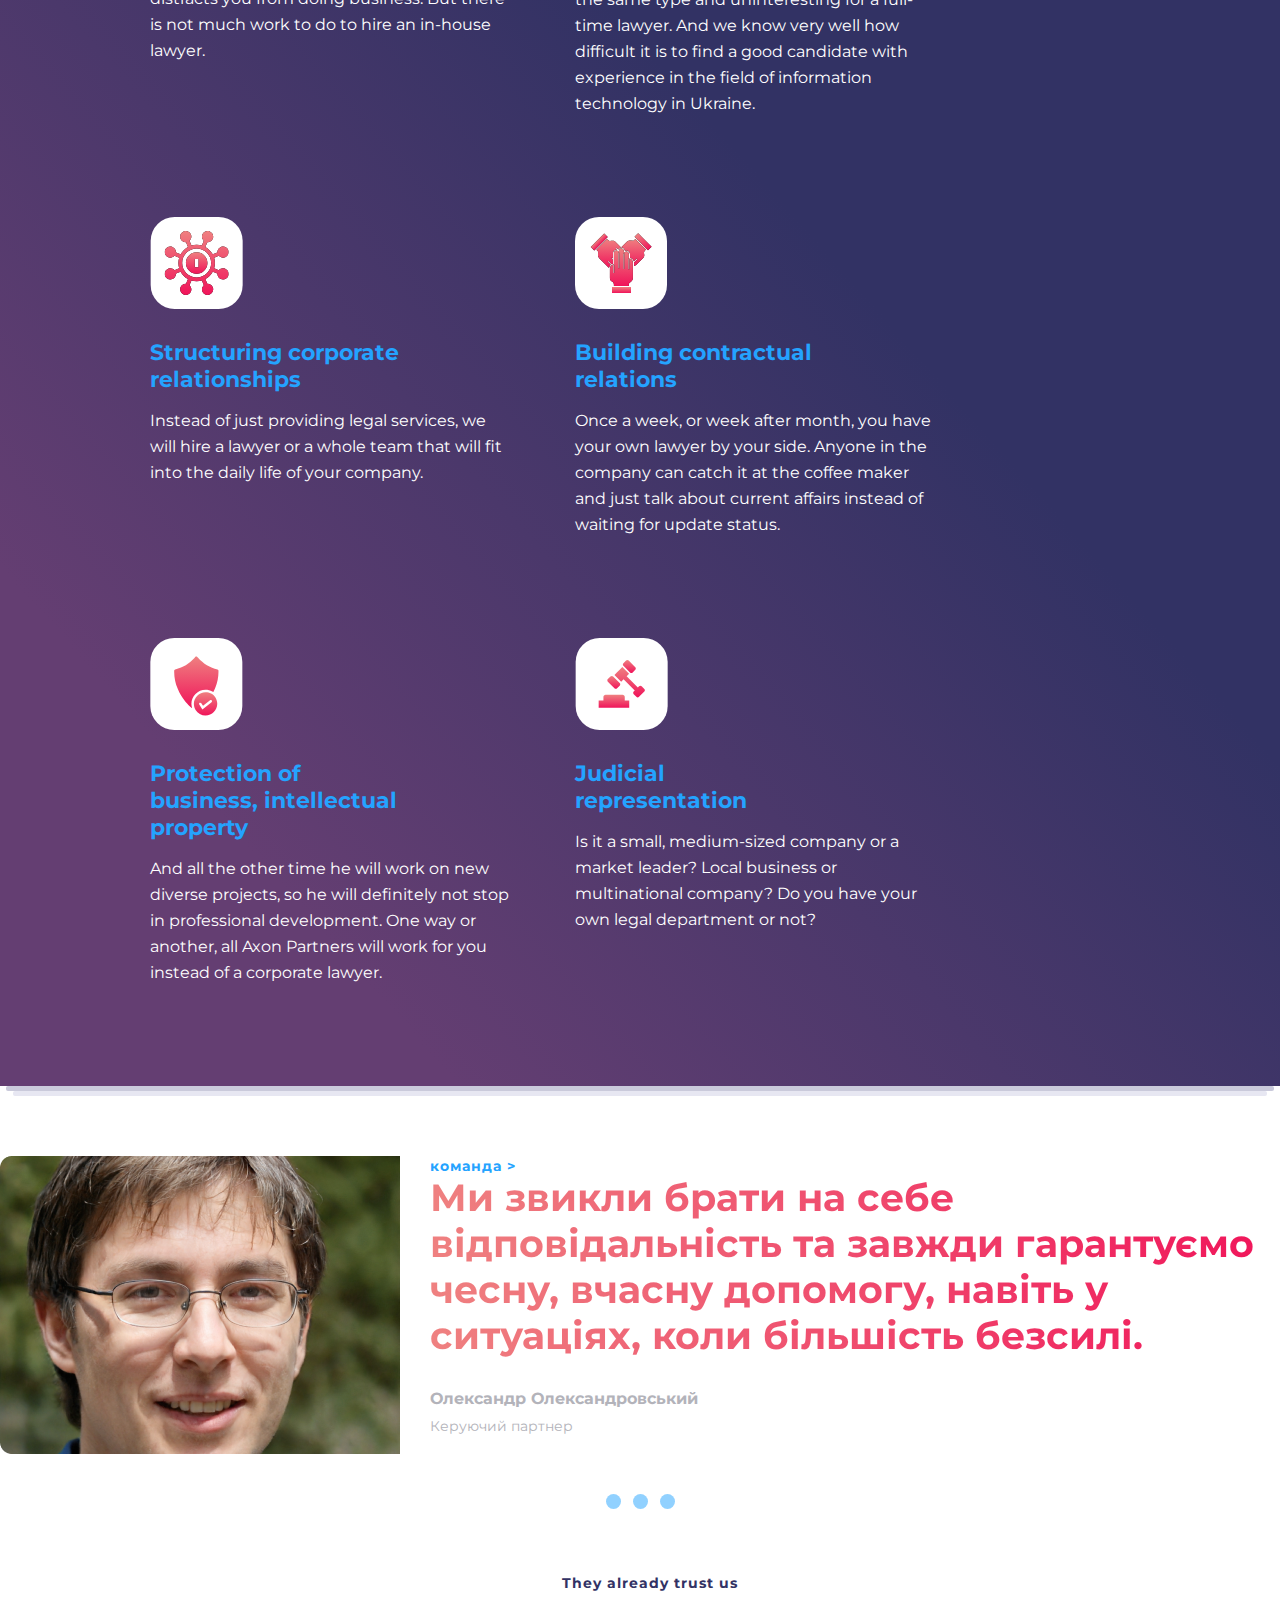
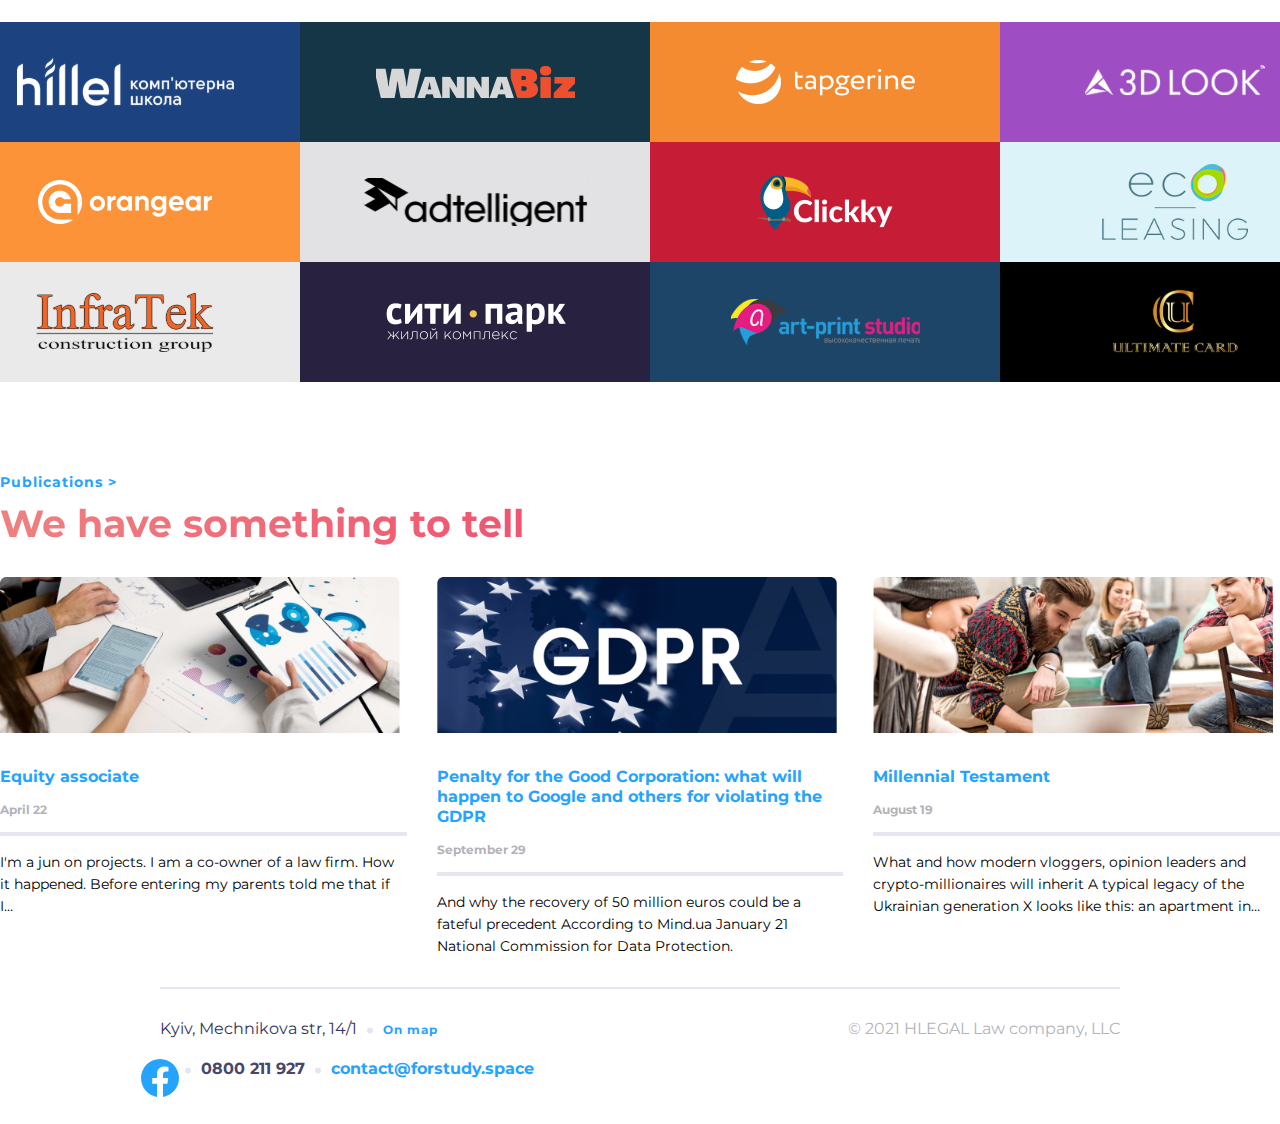
==== commit 2e2089d2: "made small changes" ====
--- a/index.html
+++ b/index.html
@@ -5,8 +5,9 @@
     <meta charset="UTF-8">
     <meta http-equiv="X-UA-Compatible" content="IE=edge">
     <meta name="viewport"
-          content="width=device-width, user-scalable=no, initial-scale=1.0, maximum-scale=1.0, minimum-scale=1.0">
+        content="width=device-width, user-scalable=no, initial-scale=1.0, maximum-scale=1.0, minimum-scale=1.0">
     <link rel="stylesheet" href="./CSS/index.css">
+    <link rel="icon" type="image/x-icon" href="./favicon_io/favicon.ico">
     <title>Homepage</title>
 </head>
 
@@ -24,13 +25,13 @@
         </div>
         <nav>
             <div class="nav-logo">
-                <a href="./index.html"><img src="./images/homepage-images/header-images/Logo.png" alt="hlegal logo"></a>
+                <a href="./index.html"><img src="./images/homepage-images/header-images/Logo.svg" alt="hlegal logo"></a>
 
 
             </div>
             <!-- burger div -->
             <div class="burger">
-                <a href="./burger.html"><img src="./images/homepage-images/header-images/Hamburger.png"
+                <a href="./burger.html"><img src="./images/homepage-images/header-images/Hamburger.svg"
                         alt="burger image"></a>
             </div>
             <div class="menu">
@@ -41,7 +42,7 @@
                         <a class="language__item" href="">EN</a>
                     </div>
                     <div class="info__dot-img">
-                        <img src="./images/homepage-images/header-images/Dot-separator.png" alt="dot images">
+                        <img src="./images/homepage-images/header-images/Dot-separator.svg" alt="dot images">
                     </div>
                     <div class="info__address">
                         <a
@@ -50,22 +51,29 @@
                         </a>
                     </div>
                     <div class="info__dot-img">
-                        <img src="./images/homepage-images/header-images/Dot-separator.png" alt="dot images">
+                        <img src="./images/homepage-images/header-images/Dot-separator.svg" alt="dot images">
                     </div>
                     <div class="info__tel">
                         <a href="tel:0800 211 927">0800 211 927</a>
                     </div>
                     <div class="info__dot-img">
-                        <img src="./images/homepage-images/header-images/Dot-separator.png" alt="dot images">
+                        <img src="./images/homepage-images/header-images/Dot-separator.svg" alt="dot images">
                     </div>
                     <div class="info__facebook-logo">
-                        <a href="https://www.facebook.com/hillel.kyiv"><img
-                                src="./images/homepage-images/header-images/facebook-logo.png" alt="facebook logo"></a>
-                    </div>
-                </div>
+                        <div class="facebook-logo__usual">
+                            <a href="https://www.facebook.com/hillel.kyiv"><img
+                                    src="./images/homepage-images/header-images/facebook-logo.svg" alt="FB logo"></a>
+                        </div>
+                        <div class="facebook-logo__hover">
+                            <a href="https://www.facebook.com/hillel.kyiv"><img
+                                    src="./images/homepage-images/header-images/FB-logo-hover.svg" alt="FB logo"></a>
+                        </div>
+                    </div>
+                </div>
+
                 <div class="menu__links">
                     <a href="">about us</a>
-                    <a href="">services</a>
+                    <a href="./services.html">services</a>
                     <a href="">team</a>
                     <a href="">publications</a>
                     <a href="">contact</a>
@@ -77,11 +85,11 @@
         </div>
         <div class="header__scroll-btn">
             <div class="scroll-btn__usual">
-                <a href="#services-link"><img src="./images/homepage-images/header-images/Scroll.png"
+                <a href="#services-link"><img src="./images/homepage-images/header-images/Scroll.svg"
                         alt="Scroll button"></a>
             </div>
             <div class="scroll-btn__hover">
-                <a href="#services-link"><img src="./images/homepage-images/header-images/Scroll-hover.png"
+                <a href="#services-link"><img src="./images/homepage-images/header-images/Scroll-hover.svg"
                         alt="Scroll button"></a>
             </div>
         </div>
@@ -104,60 +112,71 @@
             </div>
         </div>
         <div class="header__services-link">
-            <a href="" id="services-link">Services ></a>
+            <a href="./services.html" id="services-link">Services ></a>
         </div>
         <h2 class="header__better-headline">What can we do better than others?</h2>
         <div class="header__cards-container">
             <div class="cards-container__card">
                 <div class="card__image">
-                    <img src="./images/homepage-images/header-images/cards/IT.png" alt="IT and e-commerce image">
-                </div>
-                <h4 class="cards-container__cards-headline">IT and e-commerce</h4>
+                    <img src="./images/homepage-images/header-images/cards/IT.svg" alt="IT and e-commerce image">
+                </div>
+                <div class="cards-container__cards-headline">
+                    <a href="./service-entry.html">IT and e-commerce</a>
+                </div>
                 <p class="cards-container__cards-caption">An endless stream of contracts, tax issues, labor relations,
                     corporate papers - legal work distracts
                     you from doing business. But there is not much work to do to hire an in-house lawyer.</p>
             </div>
             <div class="cards-container__card">
                 <div class="card__image">
-                    <img src="./images/homepage-images/header-images/cards/Support.png" alt="bag image">
-                </div>
-                <h4 class="cards-container__cards-headline">Comprehensive daily
-                    legal support</h4>
+                    <img src="./images/homepage-images/header-images/cards/Support.svg" alt="bag image">
+                </div>
+                <div class="cards-container__cards-headline">
+                    <a href="./service-entry.html">Comprehensive daily legal support</a>
+                </div>
                 <p class="cards-container__cards-caption">In addition, over time, the work will become the same type and
                     uninteresting for a full-time lawyer. And we know very well how difficult it is to find a good
                     candidate with experience in the field of information technology in Ukraine.</p>
             </div>
             <div class="cards-container__card">
                 <div class="card__image">
-                    <img src="./images/homepage-images/header-images/cards/relationships.png" alt="relationships image">
-                </div>
-                <h4 class="cards-container__cards-headline">Structuring corporate relationships</h4>
+                    <img src="./images/homepage-images/header-images/cards/relationships.svg" alt="relationships image">
+                </div>
+                <div class="cards-container__cards-headline">
+                    <a href="./service-entry.html">Structuring corporate relationships</a>
+                </div>
                 <p class="cards-container__cards-caption">Instead of just providing legal services, we will hire a
                     lawyer or a whole team that will fit into the daily life of your company.</p>
             </div>
             <div class="cards-container__card">
                 <div class="card__image">
-                    <img src="./images/homepage-images/header-images/cards/building.png" alt="hands image">
-                </div>
-                <h4 class="cards-container__cards-headline">Building contractual relations</h4>
+                    <img src="./images/homepage-images/header-images/cards/building.svg" alt="hands image">
+                </div>
+                <div class="cards-container__cards-headline">
+                    <a href="./service-entry.html">Building contractual relations</a>
+                </div>
                 <p class="cards-container__cards-caption">Once a week, or week after month, you have your own lawyer by
                     your side. Anyone in the company can catch it at the coffee maker and just talk about current
                     affairs instead of waiting for update status.</p>
             </div>
             <div class="cards-container__card">
                 <div class="card__image">
-                    <img src="./images/homepage-images/header-images/cards/Protection.png" alt="Protection image">
-                </div>
-                <h4 class="cards-container__cards-headline">Protection of business, intellectual property</h4>
+                    <img src="./images/homepage-images/header-images/cards/Protection.svg" alt="Protection image">
+                </div>
+                <div class="cards-container__cards-headline">
+                    <a href="./service-entry.html">Protection of business, intellectual property</a>
+                </div>
                 <p class="cards-container__cards-caption">And all the other time he will work on new diverse projects,
                     so he will definitely not stop in professional development. One way or another, all Axon Partners
                     will work for you instead of a corporate lawyer.</p>
             </div>
             <div class="cards-container__card">
                 <div class="card__image">
-                    <img src="./images/homepage-images/header-images/cards/Judicial.png" alt="Judicial image">
-                </div>
-                <h4 class="cards-container__cards-headline">Judicial representation</h4>
+                    <img src="./images/homepage-images/header-images/cards/Judicial.svg" alt="Judicial image">
+                </div>
+                <div class="cards-container__cards-headline">
+                    <a href="./service-entry.html">Judicial representation</a>
+                </div>
                 <p class="cards-container__cards-caption">Is it a small, medium-sized company or a market leader? Local
                     business or multinational company? Do you have your own legal department or not?</p>
             </div>
@@ -189,62 +208,54 @@
                 </p>
             </div>
         </div>
-        <!-- kak sdelat' slajdy???? -->
-        <div class="main__ellipse-container">
-            <div class="ellipse-container__ellipse-active ellipse">
-                <img src="./images/homepage-images/main-images/ellipse/Ellipse-active.png" alt=" active ellipse">
-            </div>
-            <div class="ellipse-container__ellipse-regular ellipse">
-                <img src="./images/homepage-images/main-images/ellipse/Ellipse-regular.png" alt=" regular ellipse">
-            </div>
-            <div class="ellipse-container__ellipse-regular ellipse">
-                <img src="./images/homepage-images/main-images/ellipse/Ellipse-regular.png" alt=" regular ellipse">
-            </div>
+        <div class="navigation">
+            <label for="r1" class="bar"></label>
+            <label for="r2" class="bar"></label>
+            <label for="r3" class="bar"></label>
         </div>
         <div class="logos">
             <div class="logos__wrapper">
                 <h3>They already trust us</h3>
                 <div class="logos__icons">
                     <div class="logos__icons__box icon-hillel">
-                        <img src="./images/homepage-images/main-images/partners-pics/Hillel-Logo.png" alt="hillel logo">
+                        <img src="./images/homepage-images/main-images/partners-pics/Hillel-Logo.svg" alt="hillel logo">
                     </div>
                     <div class="logos__icons__box icon-wannabiz">
-                        <img src="./images/homepage-images/main-images/partners-pics/wannabiz.png" alt="wannabiz logo">
+                        <img src="./images/homepage-images/main-images/partners-pics/wannabiz.svg" alt="wannabiz logo">
                     </div>
                     <div class="logos__icons__box icon-tapgerine">
-                        <img src="./images/homepage-images/main-images/partners-pics/tapgerine.png"
+                        <img src="./images/homepage-images/main-images/partners-pics/tapgerine.svg"
                             alt="tapgerine logo">
                     </div>
                     <div class="logos__icons__box icon-3d-look">
-                        <img src="./images/homepage-images/main-images/partners-pics/3d-look.png" alt="3d-look logo">
+                        <img src="./images/homepage-images/main-images/partners-pics/3d-look.svg" alt="3d-look logo">
                     </div>
                     <div class="logos__icons__box icon-orangear">
-                        <img src="./images/homepage-images/main-images/partners-pics/orangear.png" alt="orangear logo">
+                        <img src="./images/homepage-images/main-images/partners-pics/orangear.svg" alt="orangear logo">
                     </div>
                     <div class="logos__icons__box icon-adtelligent">
-                        <img src="./images/homepage-images/main-images/partners-pics//adtelligent.png"
+                        <img src="./images/homepage-images/main-images/partners-pics/adtelligent.svg"
                             alt="adtelligent logo">
                     </div>
                     <div class="logos__icons__box icon-clickky">
-                        <img src="./images/homepage-images/main-images/partners-pics/clickky.png" alt="clickky logo">
+                        <img src="./images/homepage-images/main-images/partners-pics/clickky.svg" alt="clickky logo">
                     </div>
                     <div class="logos__icons__box icon-eco-leasing">
-                        <img src="./images/homepage-images/main-images/partners-pics/ecolease.png"
+                        <img src="./images/homepage-images/main-images/partners-pics/ecolease.svg"
                             alt="eco leasing logo">
                     </div>
                     <div class="logos__icons__box icon-infratek">
-                        <img src="./images/homepage-images/main-images/partners-pics/infratek.png" alt="infratek logo">
+                        <img src="./images/homepage-images/main-images/partners-pics/infratek.svg" alt="infratek logo">
                     </div>
                     <div class="logos__icons__box icon-city-park">
-                        <img src="./images/homepage-images/main-images/partners-pics/city-park.png"
+                        <img src="./images/homepage-images/main-images/partners-pics/city-park.svg"
                             alt="city-park logo">
                     </div>
                     <div class="logos__icons__box icon-art-print">
-                        <img src="./images/homepage-images/main-images/partners-pics/art-print.png"
-                            alt="art-print logo">
+                        <img src="./images/homepage-images/main-images/partners-pics/logo.svg" alt="art-print logo">
                     </div>
                     <div class="logos__icons__box icon-ultimate-gold">
-                        <img src="./images/homepage-images/main-images/partners-pics/ultimate-gold.png"
+                        <img src="./images/homepage-images/main-images/partners-pics/ultimate-gold.svg"
                             alt="ultimate-gold logo">
                     </div>
                 </div>
@@ -275,7 +286,7 @@
                     <p class="news__text">And why the recovery of 50 million euros could be a fateful precedent
                         According to Mind.ua January 21 National Commission for Data Protection.</p>
                 </div>
-                <div class="news__block">
+                <div class="news__block news__hide">
                     <div class="news__img">
                         <img src="./images/homepage-images/main-images/news-pics/testament.png" alt=" testament image">
                     </div>
@@ -292,7 +303,7 @@
             <div class="contact__address">
                 <p>Kyiv, Mechnikova str, 14/1</p>
                 <div class="address__dot-img">
-                    <img src="./images/homepage-images/header-images/Dot-separator.png" alt="dot image">
+                    <img src="./images/homepage-images/header-images/Dot-separator.svg" alt="dot image">
                 </div>
                 <div class="address__map-link">
                     <a
@@ -302,18 +313,24 @@
                 </div>
             </div>
             <div class="contact__info">
-                <div class="info__FB-img">
-                    <a href="https://www.facebook.com/hillel.kyiv"><img
-                            src="./images/homepage-images/footer-images/facebook-image.png" alt="facebook image"></a>
+                <div class="contact__info__facebook-logo">
+                    <div class="facebook-logo__usual">
+                        <a href="https://www.facebook.com/hillel.kyiv"><img
+                                src="./images/homepage-images/footer-images/facebook-image.svg" alt="FB logo"></a>
+                    </div>
+                    <div class="facebook-logo__hover">
+                        <a href="https://www.facebook.com/hillel.kyiv"><img
+                                src="./images/homepage-images/footer-images/FB-logo-hover.svg" alt="FB logo"></a>
+                    </div>
                 </div>
                 <div class="info__dot-img">
-                    <img src="./images/homepage-images/header-images/Dot-separator.png" alt="dot image">
+                    <img src="./images/homepage-images/header-images/Dot-separator.svg" alt="dot image">
                 </div>
                 <div class="info__tel">
                     <a href="tel:0800 211 927">0800 211 927</a>
                 </div>
                 <div class="info__dot-img">
-                    <img src="./images/homepage-images/header-images/Dot-separator.png" alt="dot image">
+                    <img src="./images/homepage-images/header-images/Dot-separator.svg" alt="dot image">
                 </div>
                 <div class="info__e-mail">
                     <a href="mailto:contact@forstudy.space">contact@forstudy.space</a>
--- a/CSS/index.css
+++ b/CSS/index.css
@@ -10,7 +10,7 @@
 
 .header {
   width: 100%;
-  background: url(/images/homepage-images/header-images/Symbol.png), linear-gradient(228.57deg, #323264 11.93%, #323264 57.17%, #643E72 87.46%);
+  background: url(/images/homepage-images/header-images/Symbol.svg), linear-gradient(228.57deg, #323264 11.93%, #323264 57.17%, #643E72 87.46%);
   background-position: top, center;
   background-repeat: no-repeat;
 }
@@ -63,6 +63,25 @@
   line-height: 20px;
   text-align: right;
   color: #FFFFFF;
+}
+nav .menu .menu__info .info__facebook-logo {
+  display: flex;
+  justify-content: center;
+  margin-left: 15px;
+  margin-bottom: 35px;
+}
+nav .menu .menu__info .info__facebook-logo .facebook-logo__usual {
+  position: absolute;
+}
+nav .menu .menu__info .info__facebook-logo .facebook-logo__hover {
+  display: none;
+}
+nav .menu .menu__info .info__facebook-logo:hover .facebook-logo__usual {
+  display: none;
+}
+nav .menu .menu__info .info__facebook-logo:hover .facebook-logo__hover {
+  display: flex;
+  position: absolute;
 }
 nav .menu .menu__links {
   display: flex;
@@ -218,12 +237,17 @@
 }
 .header__cards-container .cards-container__card .cards-container__cards-headline {
   margin-top: 30px;
+  max-width: 250px;
+}
+.header__cards-container .cards-container__card .cards-container__cards-headline a {
   color: #24A3FF;
   font-size: 22px;
   font-weight: 700;
   line-height: 27px;
   text-align: left;
-  max-width: 250px;
+}
+.header__cards-container .cards-container__card .cards-container__cards-headline:hover a {
+  color: #F0145A;
 }
 .header__cards-container .cards-container__card .cards-container__cards-caption {
   color: #FFFFFF;
@@ -300,13 +324,24 @@
   line-height: 22px;
   color: #B3B3BA;
 }
-main .main__ellipse-container {
+main .navigation {
   display: flex;
   justify-content: center;
   margin-top: 30px;
 }
-main .main__ellipse-container .ellipse {
-  margin-left: 15px;
+main .navigation .bar {
+  width: 15px;
+  height: 15px;
+  margin: 6px;
+  cursor: pointer;
+  background-color: #24A3FF;
+  opacity: 0.5;
+  border-radius: 10px;
+  transition: all 0.4s ease;
+}
+main .navigation .bar:hover {
+  opacity: 1;
+  transform: scale(1.1);
 }
 main .logos {
   margin-top: 60px;
@@ -465,9 +500,24 @@
   display: flex;
   margin-top: 20px;
 }
-footer .footer__contact .contact__info .info__FB-img img {
-  max-width: 38px;
-  max-height: 38px;
+footer .footer__contact .contact__info .contact__info__facebook-logo {
+  display: flex;
+  justify-content: center;
+  margin-right: 15px;
+  margin-bottom: 35px;
+}
+footer .footer__contact .contact__info .contact__info__facebook-logo .facebook-logo__usual {
+  position: absolute;
+}
+footer .footer__contact .contact__info .contact__info__facebook-logo .facebook-logo__hover {
+  display: none;
+}
+footer .footer__contact .contact__info .contact__info__facebook-logo:hover .facebook-logo__usual {
+  display: none;
+}
+footer .footer__contact .contact__info .contact__info__facebook-logo:hover .facebook-logo__hover {
+  display: flex;
+  position: absolute;
 }
 footer .footer__contact .contact__info .info__dot-img {
   margin: 0 10px;
@@ -516,38 +566,38 @@
 }
 
 @media all and (max-width: 1450px) {
-  .main__publications {
-    margin-left: 0px !important;
-  }
   main {
-    padding: 50px !important;
+    padding: 50px;
+  }
+  main .main__publications {
+    margin-left: 0px;
   }
 }
 @media all and (max-width: 1315px) {
   main {
-    padding: 0px !important;
+    padding: 0px;
   }
 }
 @media all and (max-width: 1150px) {
   nav {
     flex-direction: column-reverse;
   }
-  .menu__links {
-    justify-content: flex-start !important;
+  nav .menu .menu__links {
+    justify-content: flex-start;
     margin-bottom: 30px;
   }
-  .consistent-text__caption {
-    max-width: 350px !important;
-    height: 250px !important;
-  }
-  .consistent-text__headline {
-    max-width: 350px !important;
-  }
-  .news__block {
-    width: 200px !important;
-  }
-  .news__img img {
-    max-width: 200px !important;
+  .header__consistent .consistent-text .consistent-text__headline {
+    max-width: 350px;
+  }
+  .header__consistent .consistent-text .consistent-text__caption {
+    max-width: 350px;
+    height: 250px;
+  }
+  main .main__publications .publications__news .news__block {
+    width: 200px;
+  }
+  main .main__publications .publications__news .news__block .news__img img {
+    max-width: 250px;
   }
   .publications__news {
     display: flex;
@@ -557,15 +607,13 @@
 @media all and (max-width: 800px) {
   nav {
     flex-direction: row;
-  }
-  .menu {
-    visibility: hidden;
+    padding: 70px 15px 0 15px;
+  }
+  nav .menu {
+    display: none;
   }
   .burger {
     display: flex;
-  }
-  nav {
-    padding: 70px 15px 0 15px;
   }
   .nav__mobile {
     display: flex;
@@ -596,18 +644,15 @@
   .nav__mobile a:not(.language__item):hover {
     color: #F0145A;
   }
-  header {
-    overflow: hidden;
-  }
   header .header__consistent {
-    display: flex;
-    flex-direction: column;
+    display: block;
   }
   header .header__consistent .consistent__headlines {
     display: flex;
     flex-direction: row;
     border: none;
     margin-top: 90px;
+    overflow-x: auto;
   }
   header .header__consistent .consistent__headlines a {
     margin-left: 30px;
@@ -663,7 +708,13 @@
     align-items: center;
   }
   main .main__publications .publications__news .news__block {
-    margin: 30px 0 0 0 !important;
+    margin-top: 30px;
+  }
+  main .main__publications .publications__news .news__hide {
+    display: none;
+  }
+  main .main__publications .publications__news .news__block:nth-child(2) {
+    margin-left: 0px;
   }
   footer {
     display: flex;
@@ -704,9 +755,14 @@
     margin-top: 30px;
   }
 }
+@media all and (max-width: 550px) {
+  main .main__publications .publications__news .news__block .news__img img {
+    max-width: 200px;
+  }
+}
 @media all and (max-width: 360px) {
-  .consistent-text__caption {
-    height: 400px !important;
+  header .header__services-link {
+    margin: 250px 0 0 30px;
   }
 }
 @media all and (max-width: 1140px) {
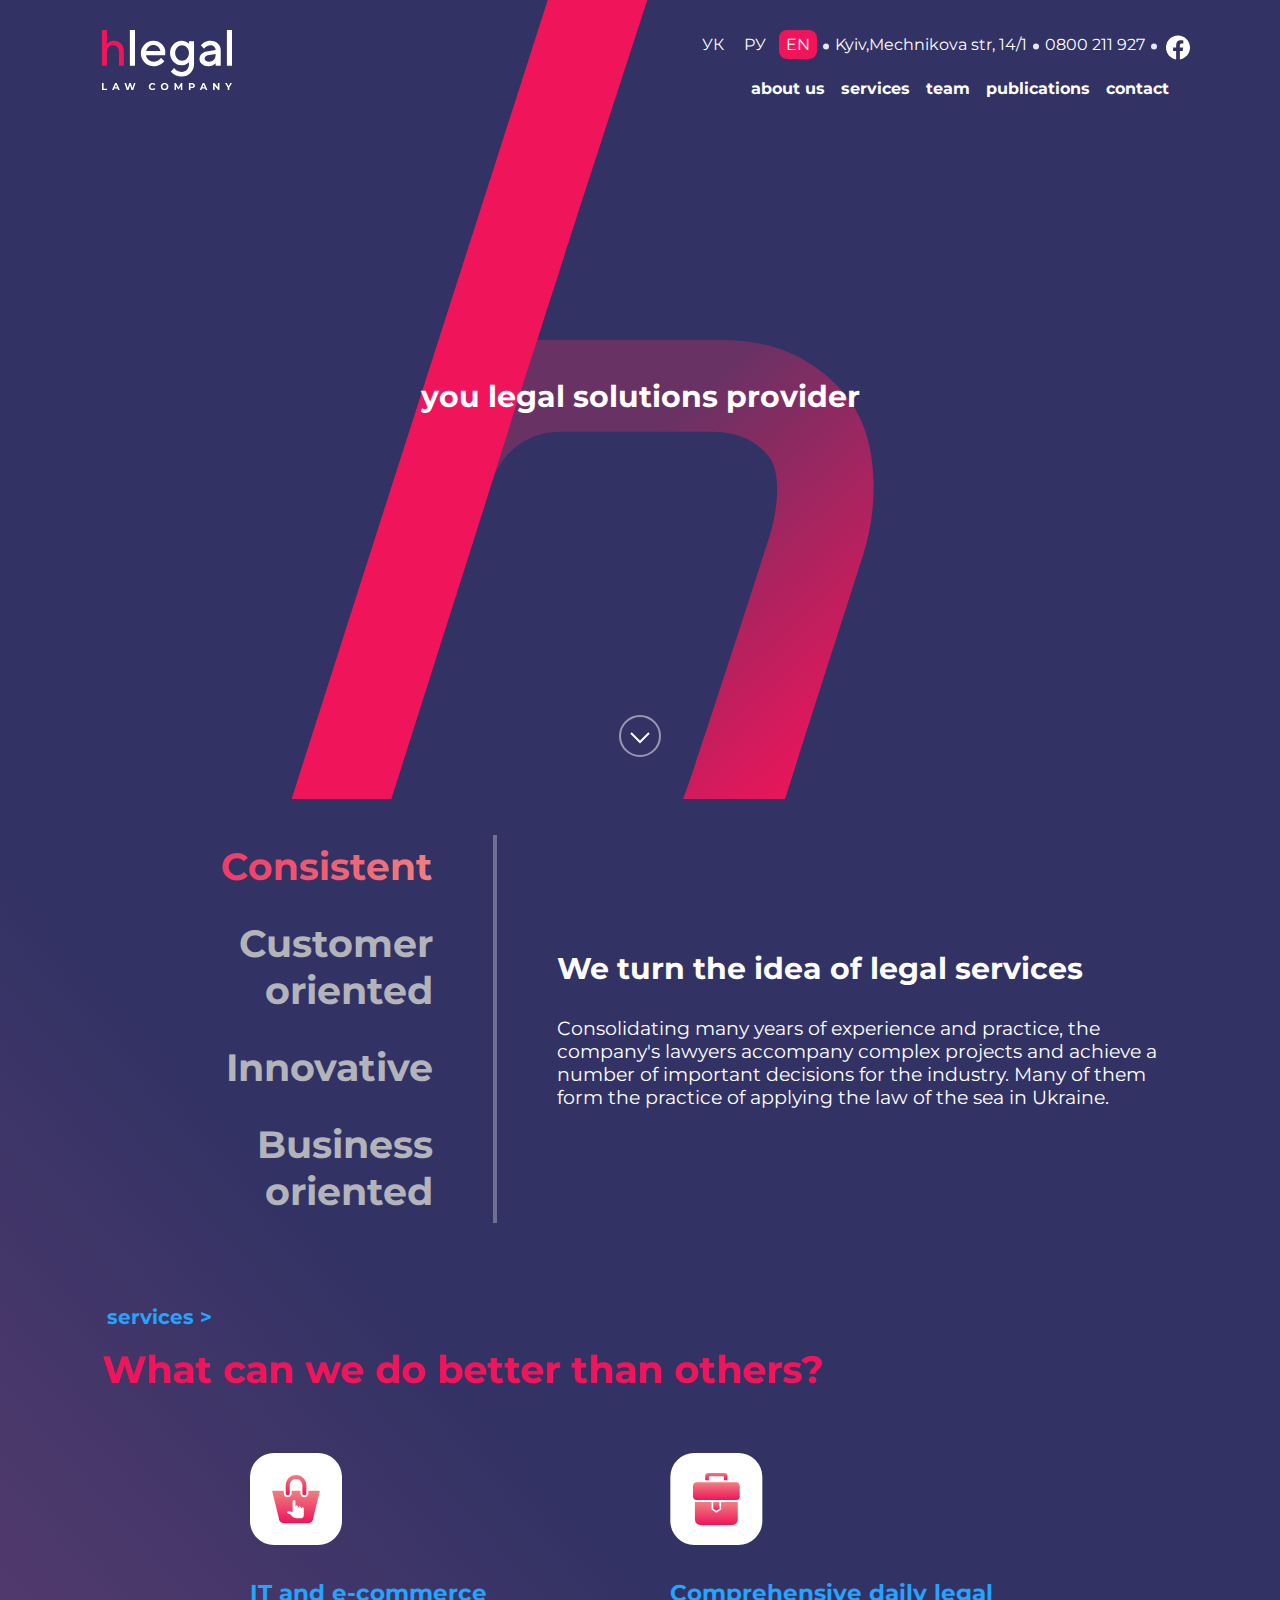
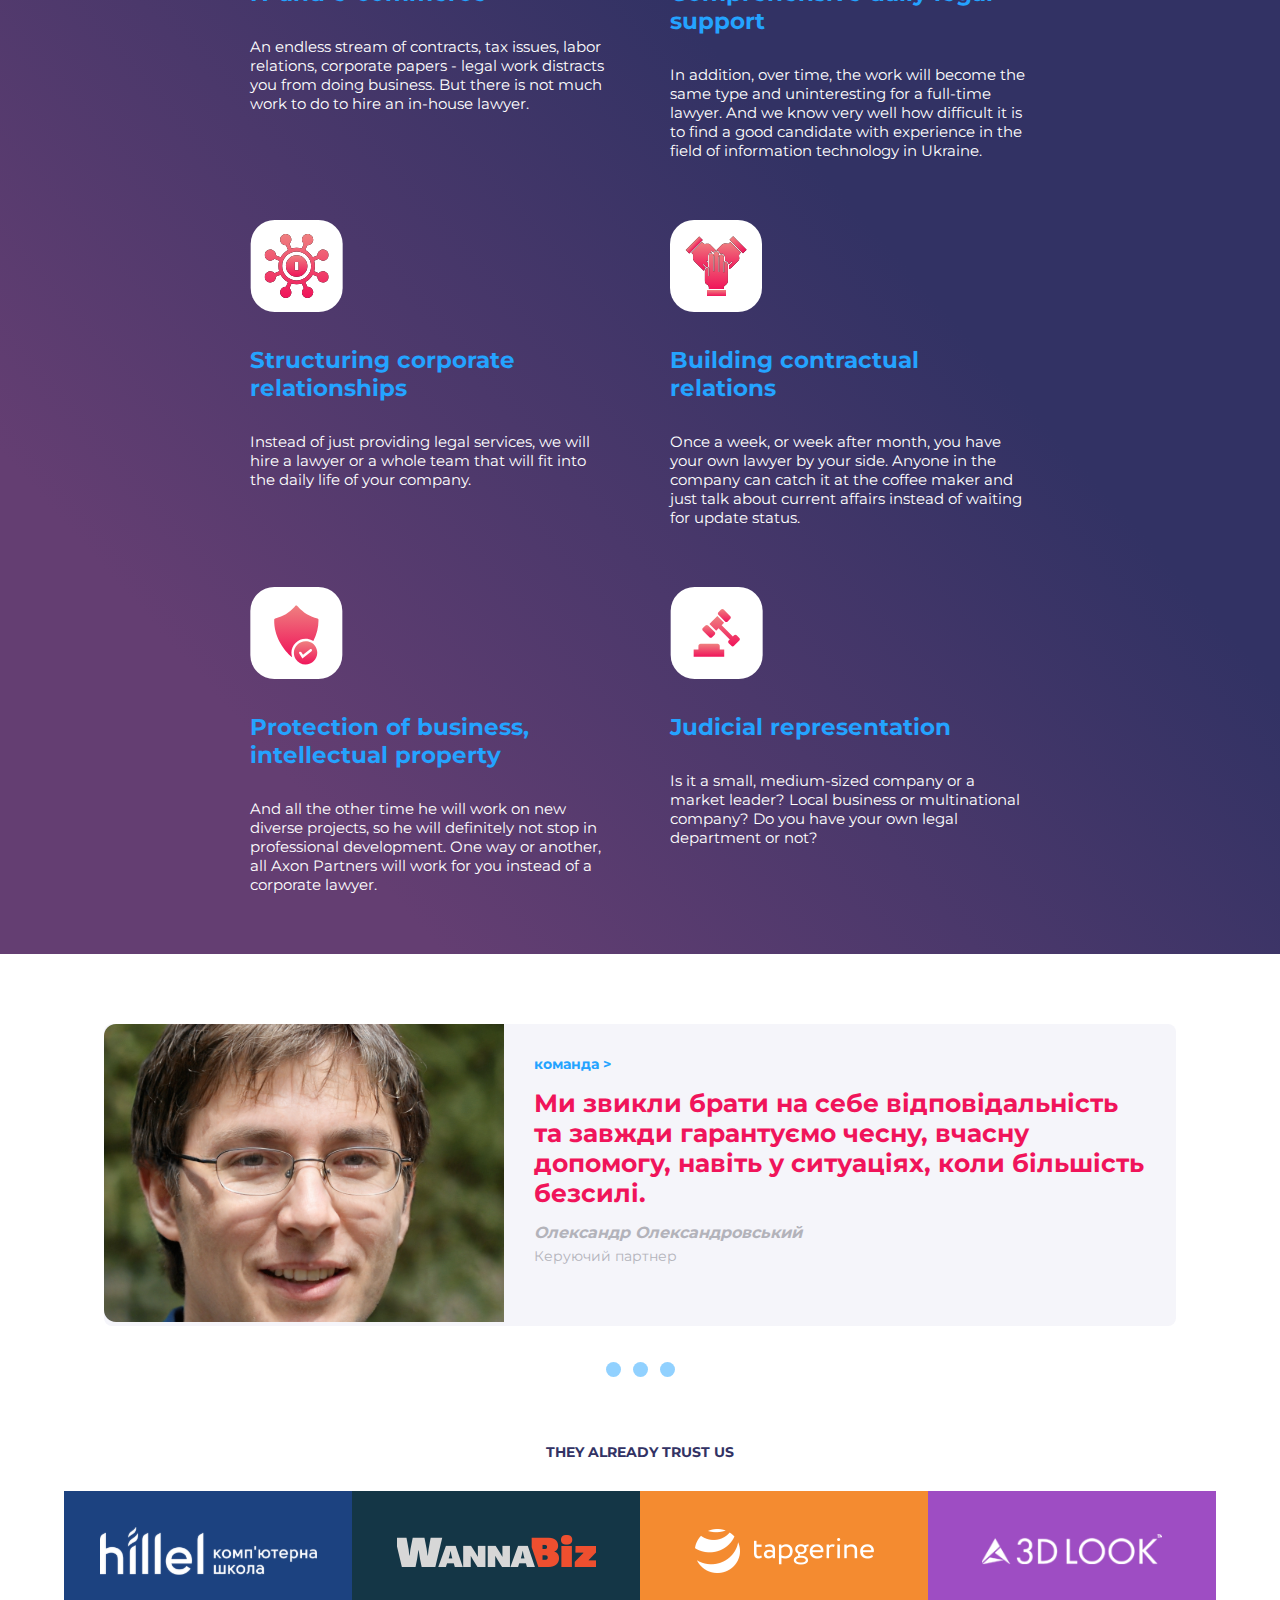
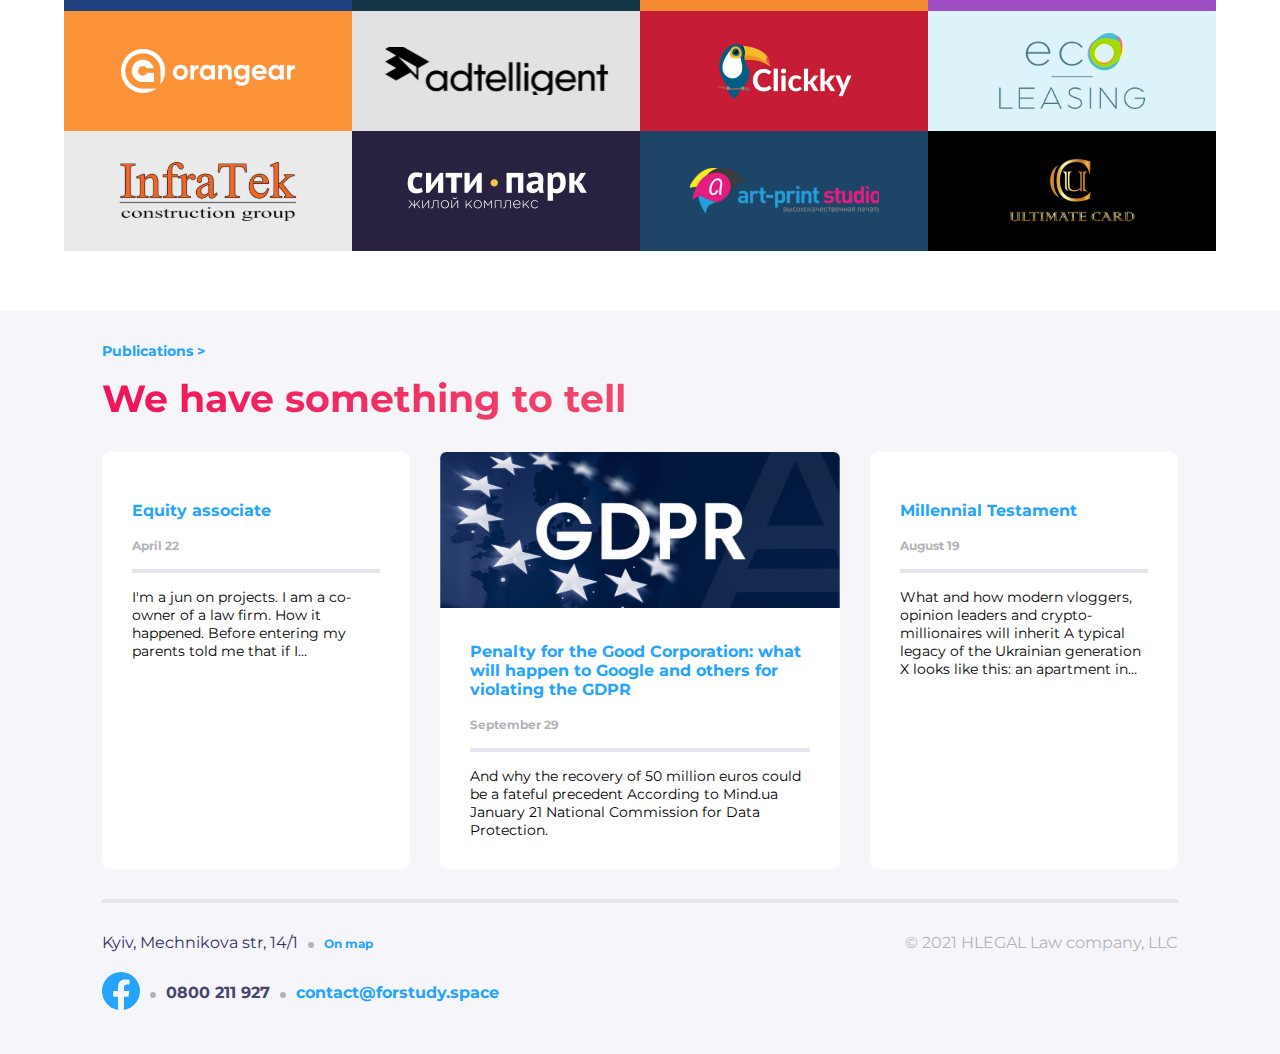
==== commit cb526e6e: "Made some changes" ====
--- a/index.html
+++ b/index.html
@@ -6,8 +6,7 @@
     <meta http-equiv="X-UA-Compatible" content="IE=edge">
     <meta name="viewport"
         content="width=device-width, user-scalable=no, initial-scale=1.0, maximum-scale=1.0, minimum-scale=1.0">
-    <link rel="stylesheet" href="./CSS/index.css">
-    <link rel="icon" type="image/x-icon" href="./favicon_io/favicon.ico">
+    <link rel="stylesheet" href="./index.css">
     <title>Homepage</title>
 </head>
 
@@ -23,321 +22,242 @@
                 <a href="tel:0800 211 927">0800 211 927</a>
             </div>
         </div>
-        <nav>
-            <div class="nav-logo">
-                <a href="./index.html"><img src="./images/homepage-images/header-images/Logo.svg" alt="hlegal logo"></a>
-
-
-            </div>
-            <!-- burger div -->
-            <div class="burger">
-                <a href="./burger.html"><img src="./images/homepage-images/header-images/Hamburger.svg"
-                        alt="burger image"></a>
-            </div>
-            <div class="menu">
-                <div class="menu__info">
-                    <div class="info__language">
-                        <a href="">УК</a>
-                        <a href="">РУ</a>
-                        <a class="language__item" href="">EN</a>
-                    </div>
-                    <div class="info__dot-img">
-                        <img src="./images/homepage-images/header-images/Dot-separator.svg" alt="dot images">
-                    </div>
-                    <div class="info__address">
-                        <a
-                            href="https://www.google.com/maps/place/%D1%83%D0%BB.+%D0%9C%D0%B5%D1%87%D0%BD%D0%B8%D0%BA%D0%BE%D0%B2%D0%B0,+14%2F1,+%D0%9A%D0%B8%D0%B5%D0%B2,+%D0%A3%D0%BA%D1%80%D0%B0%D0%B8%D0%BD%D0%B0,+02000/@50.436795,30.5305163,17z/data=!3m1!4b1!4m6!3m5!1s0x40d4cf07295b8e39:0x17b2112e2dc0e7a!8m2!3d50.436795!4d30.532705!16s%2Fg%2F11c5mrd800">
-                            Kyiv, Mechnikova str, 14/1
-                        </a>
-                    </div>
-                    <div class="info__dot-img">
-                        <img src="./images/homepage-images/header-images/Dot-separator.svg" alt="dot images">
-                    </div>
-                    <div class="info__tel">
-                        <a href="tel:0800 211 927">0800 211 927</a>
-                    </div>
-                    <div class="info__dot-img">
-                        <img src="./images/homepage-images/header-images/Dot-separator.svg" alt="dot images">
-                    </div>
-                    <div class="info__facebook-logo">
-                        <div class="facebook-logo__usual">
-                            <a href="https://www.facebook.com/hillel.kyiv"><img
-                                    src="./images/homepage-images/header-images/facebook-logo.svg" alt="FB logo"></a>
+        <div class="header__container">
+            <nav class="header__menu">
+                <div class="menu__logo">
+                    <img src="./images/Logo.svg" alt="logo">
+                </div>
+                <div class="burger">
+                    <a href="./burger.html"><img src="./images/Hamburger.svg" alt="burger image"></a>
+                </div>
+                <div class="menu_container">
+                    <div class="menu_container_1">
+                        <div class="menu__link_uk"><a href="#">УК</a></div>
+                        <div class="menu__link_ru"><a href="#">РУ</a></div>
+                        <div class="menu__link_en"><a href="#">EN</a></div>
+                        <div><img src="./images/Dot separator.svg" alt="dot"></div>
+                        <div class="menu__link_kyiv hover"><a
+                                href="https://www.google.com/maps/place/BAO/@50.4370215,30.5304566,17z/data=!3m1!4b1!4m6!3m5!1s0x40d4cf072c51c1df:0x367ea59ccf0efcc4!8m2!3d50.4370215!4d30.5326453!16s%2Fg%2F11cm3tsnsh"
+                                target="_blank">
+                                Kyiv,Mechnikova str, 14/1</a>
                         </div>
-                        <div class="facebook-logo__hover">
-                            <a href="https://www.facebook.com/hillel.kyiv"><img
-                                    src="./images/homepage-images/header-images/FB-logo-hover.svg" alt="FB logo"></a>
+                        <div><img src="./images/Dot separator.svg" alt="dot"></div>
+                        <div class="menu__link_tel hover"><a href="tel:0800 211 927">0800 211 927</a></div>
+                        <div><img src="./images/Dot separator.svg" alt="dot"></div>
+                       
+                        <div class="menu__buttons">
+                            <div class="menu__button_1">
+                                <a href="#"><img src="./images/Vector.svg" alt="facebook_logo"></a>
+                            </div>
+                            <div class="menu__button_2">
+                                <a href="#footer"><img src="./images/Vector — копия 2.svg" alt="facebook_logo"></a>
+                            </div>
                         </div>
                     </div>
-                </div>
-
-                <div class="menu__links">
-                    <a href="">about us</a>
-                    <a href="./services.html">services</a>
-                    <a href="">team</a>
-                    <a href="">publications</a>
-                    <a href="">contact</a>
-                </div>
-            </div>
-        </nav>
-        <div class="header__headline">
+                    <div class="menu_container_2">
+                        <div class="menu__link_about hover_1"><a href="#">about us</a></div>
+                        <div class="menu__link_services hover_1"><a href="./services.html">services</a></div>
+                        <div class="menu__link_team hover_1"><a href="#">team</a></div>
+                        <div class="menu__link_publications hover_1"><a href="#">publications</a></div>
+                        <div class="menu__link_contact hover_1"><a href="#">contact</a></div>
+                    </div>
+                </div>
+            </nav>
             <h1>you legal solutions provider</h1>
-        </div>
-        <div class="header__scroll-btn">
-            <div class="scroll-btn__usual">
-                <a href="#services-link"><img src="./images/homepage-images/header-images/Scroll.svg"
-                        alt="Scroll button"></a>
-            </div>
-            <div class="scroll-btn__hover">
-                <a href="#services-link"><img src="./images/homepage-images/header-images/Scroll-hover.svg"
-                        alt="Scroll button"></a>
-            </div>
-        </div>
-        <div class="header__consistent">
-            <div class="consistent__headlines">
-                <a class="headline__consistent" href="">Consistent</a>
-                <a href="">Customer&nbsp;oriented</a>
-                <a href="">Innovative</a>
-                <a href="">Business&nbsp;oriented</a>
-            </div>
-            <div class="consistent-text">
-                <h3 class="consistent-text__headline">
-                    We turn the idea of legal services
-                </h3>
-                <p class="consistent-text__caption">
-                    Consolidating many years of experience and practice, the company's lawyers accompany complex
-                    projects and achieve a number of important decisions for the industry. Many of them form the
-                    practice of applying the law of the sea in Ukraine.
-                </p>
-            </div>
-        </div>
-        <div class="header__services-link">
-            <a href="./services.html" id="services-link">Services ></a>
-        </div>
-        <h2 class="header__better-headline">What can we do better than others?</h2>
-        <div class="header__cards-container">
-            <div class="cards-container__card">
-                <div class="card__image">
-                    <img src="./images/homepage-images/header-images/cards/IT.svg" alt="IT and e-commerce image">
-                </div>
-                <div class="cards-container__cards-headline">
-                    <a href="./service-entry.html">IT and e-commerce</a>
-                </div>
-                <p class="cards-container__cards-caption">An endless stream of contracts, tax issues, labor relations,
-                    corporate papers - legal work distracts
-                    you from doing business. But there is not much work to do to hire an in-house lawyer.</p>
-            </div>
-            <div class="cards-container__card">
-                <div class="card__image">
-                    <img src="./images/homepage-images/header-images/cards/Support.svg" alt="bag image">
-                </div>
-                <div class="cards-container__cards-headline">
-                    <a href="./service-entry.html">Comprehensive daily legal support</a>
-                </div>
-                <p class="cards-container__cards-caption">In addition, over time, the work will become the same type and
-                    uninteresting for a full-time lawyer. And we know very well how difficult it is to find a good
-                    candidate with experience in the field of information technology in Ukraine.</p>
-            </div>
-            <div class="cards-container__card">
-                <div class="card__image">
-                    <img src="./images/homepage-images/header-images/cards/relationships.svg" alt="relationships image">
-                </div>
-                <div class="cards-container__cards-headline">
-                    <a href="./service-entry.html">Structuring corporate relationships</a>
-                </div>
-                <p class="cards-container__cards-caption">Instead of just providing legal services, we will hire a
-                    lawyer or a whole team that will fit into the daily life of your company.</p>
-            </div>
-            <div class="cards-container__card">
-                <div class="card__image">
-                    <img src="./images/homepage-images/header-images/cards/building.svg" alt="hands image">
-                </div>
-                <div class="cards-container__cards-headline">
-                    <a href="./service-entry.html">Building contractual relations</a>
-                </div>
-                <p class="cards-container__cards-caption">Once a week, or week after month, you have your own lawyer by
-                    your side. Anyone in the company can catch it at the coffee maker and just talk about current
-                    affairs instead of waiting for update status.</p>
-            </div>
-            <div class="cards-container__card">
-                <div class="card__image">
-                    <img src="./images/homepage-images/header-images/cards/Protection.svg" alt="Protection image">
-                </div>
-                <div class="cards-container__cards-headline">
-                    <a href="./service-entry.html">Protection of business, intellectual property</a>
-                </div>
-                <p class="cards-container__cards-caption">And all the other time he will work on new diverse projects,
-                    so he will definitely not stop in professional development. One way or another, all Axon Partners
-                    will work for you instead of a corporate lawyer.</p>
-            </div>
-            <div class="cards-container__card">
-                <div class="card__image">
-                    <img src="./images/homepage-images/header-images/cards/Judicial.svg" alt="Judicial image">
-                </div>
-                <div class="cards-container__cards-headline">
-                    <a href="./service-entry.html">Judicial representation</a>
-                </div>
-                <p class="cards-container__cards-caption">Is it a small, medium-sized company or a market leader? Local
-                    business or multinational company? Do you have your own legal department or not?</p>
+            <div class="header__buttons">
+                <div class="header__button_1">
+                    <a href="#"><img src="./images/Scroll.svg" alt="(^)"></a>
+                </div>
+                <div class="header__button_2">
+                    <a href="#footer"><img src="./images/Scroll — копия.svg" alt="(^)"></a>
+                </div>
+            </div>
+            <div class="header__section_1">
+                <div class="header__section_1_wrapper_1">
+
+                    <p class="header__section_1_consistent">Consistent</p>
+                    <div class="header__link_customer hover_2"><a href="#">Customer oriented</a></div>
+                    <div class="header__link_innovative hover_2"><a href="#">Innovative</a></div>
+                    <div class="header__link_business hover_2"><a href="#">Business oriented</a></div>
+
+                </div>
+                <div class="header__section_1_wrapper_2">
+                    <p class="header__section_1_services">We turn the idea of legal services</p>
+                    <p class="header__section_1_text">Consolidating many years of experience and practice, the company's
+                        lawyers accompany complex
+                        projects and achieve a number of important decisions for the industry. Many of them form the
+                        practice of applying the law of the sea in Ukraine.</p>
+                </div>
+            </div>
+            <div class="services_button"><a href="#">services ></a></div>
+            <div class="header__section_2">
+                <h2>What can we do better than others?</h2>
+                <div class="header__section_2_wrapper">
+                    <div>
+                        <div><img src="./images/Icon_1.svg" alt="icon"></div>
+                        <div class="header__section_2_title hover_title"><a href="#">IT and e-commerce</a></div>
+                        <p class="header__section_2_subtitle">An endless stream of contracts, tax issues, labor
+                            relations, corporate papers - legal work
+                            distracts you from doing business. But there is not much work to do to hire an in-house
+                            lawyer.</p>
+                    </div>
+                    <div>
+                        <div><img src="./images/Icon_2.svg" alt="icon"></div>
+                        <div class="header__section_2_title hover_title"><a href="#">Comprehensive daily legal
+                                support</a></div>
+                        <p class="header__section_2_subtitle">In addition, over time, the work will become the same type
+                            and uninteresting for a full-time
+                            lawyer. And we know very well how difficult it is to find a good candidate with experience
+                            in the field of information technology in Ukraine.</p>
+                    </div>
+                    <div>
+                        <div><img src="./images/Icon_3.svg" alt="icon"></div>
+                        <div class="header__section_2_title hover_title"><a href="#">Structuring corporate
+                                relationships</a></div>
+                        <p class="header__section_2_subtitle">Instead of just providing legal services, we will hire a
+                            lawyer or a whole team that will fit
+                            into the daily life of your company.</p>
+                    </div>
+                    <div>
+                        <div><img src="./images/Icon_4.svg" alt="icon"></div>
+                        <div class="header__section_2_title hover_title"><a href="#">Building contractual relations</a>
+                        </div>
+                        <p class="header__section_2_subtitle">Once a week, or week after month, you have your own lawyer
+                            by your side. Anyone in the
+                            company can catch it at the coffee maker and just talk about current affairs instead of
+                            waiting for update status.</p>
+                    </div>
+                    <div>
+                        <div><img src="./images/Icon_5.svg" alt="icon"></div>
+                        <div class="header__section_2_title hover_title"><a href="#">Protection of business,
+                                intellectual property</a></div>
+                        <p class="header__section_2_subtitle">And all the other time he will work on new diverse
+                            projects, so he will definitely not stop
+                            in professional development. One way or another, all Axon Partners will work for you instead
+                            of a corporate lawyer.</p>
+                    </div>
+                    <div>
+                        <div><img src="./images/Icon_6.svg" alt="icon"></div>
+                        <div class="header__section_2_title hover_title"><a href="#">Judicial representation</a></div>
+                        <p class="header__section_2_subtitle">Is it a small, medium-sized company or a market leader?
+                            Local business or multinational
+                            company? Do you have your own legal department or not?</p>
+                    </div>
+                </div>
             </div>
         </div>
     </header>
-    <div class="header__line-container">
-        <div class="header__bottom-line-1"></div>
-    </div>
-    <div class="header__line-container">
-        <div class="header__bottom-line-2"></div>
-    </div>
-    <main>
-        <div class="main__team-container">
-            <div class="team-container__image">
-                <img src="./images/homepage-images/main-images/head-partner.png" alt="head partner portrait">
-            </div>
-            <div class="team-container__text-container">
-                <div class="text-container__link">
-                    <a href="">команда ></a>
-                </div>
-                <p class="text-container__text">Ми звикли брати на себе відповідальність та завжди гарантуємо чесну,
-                    вчасну
-                    допомогу, навіть у ситуаціях, коли більшість безсилі.</p>
-                <p class="text-container__caption">
-                    Олександр Олександровський
-                </p>
-                <p class="text-container__head-partner">
-                    Керуючий партнер
-                </p>
-            </div>
-        </div>
-        <div class="navigation">
-            <label for="r1" class="bar"></label>
-            <label for="r2" class="bar"></label>
-            <label for="r3" class="bar"></label>
-        </div>
-        <div class="logos">
-            <div class="logos__wrapper">
-                <h3>They already trust us</h3>
-                <div class="logos__icons">
-                    <div class="logos__icons__box icon-hillel">
-                        <img src="./images/homepage-images/main-images/partners-pics/Hillel-Logo.svg" alt="hillel logo">
-                    </div>
-                    <div class="logos__icons__box icon-wannabiz">
-                        <img src="./images/homepage-images/main-images/partners-pics/wannabiz.svg" alt="wannabiz logo">
-                    </div>
-                    <div class="logos__icons__box icon-tapgerine">
-                        <img src="./images/homepage-images/main-images/partners-pics/tapgerine.svg"
-                            alt="tapgerine logo">
-                    </div>
-                    <div class="logos__icons__box icon-3d-look">
-                        <img src="./images/homepage-images/main-images/partners-pics/3d-look.svg" alt="3d-look logo">
-                    </div>
-                    <div class="logos__icons__box icon-orangear">
-                        <img src="./images/homepage-images/main-images/partners-pics/orangear.svg" alt="orangear logo">
-                    </div>
-                    <div class="logos__icons__box icon-adtelligent">
-                        <img src="./images/homepage-images/main-images/partners-pics/adtelligent.svg"
-                            alt="adtelligent logo">
-                    </div>
-                    <div class="logos__icons__box icon-clickky">
-                        <img src="./images/homepage-images/main-images/partners-pics/clickky.svg" alt="clickky logo">
-                    </div>
-                    <div class="logos__icons__box icon-eco-leasing">
-                        <img src="./images/homepage-images/main-images/partners-pics/ecolease.svg"
-                            alt="eco leasing logo">
-                    </div>
-                    <div class="logos__icons__box icon-infratek">
-                        <img src="./images/homepage-images/main-images/partners-pics/infratek.svg" alt="infratek logo">
-                    </div>
-                    <div class="logos__icons__box icon-city-park">
-                        <img src="./images/homepage-images/main-images/partners-pics/city-park.svg"
-                            alt="city-park logo">
-                    </div>
-                    <div class="logos__icons__box icon-art-print">
-                        <img src="./images/homepage-images/main-images/partners-pics/logo.svg" alt="art-print logo">
-                    </div>
-                    <div class="logos__icons__box icon-ultimate-gold">
-                        <img src="./images/homepage-images/main-images/partners-pics/ultimate-gold.svg"
-                            alt="ultimate-gold logo">
-                    </div>
-                </div>
-            </div>
-        </div>
-        <div class="main__publications">
-            <div class="publications__link">
-                <a href="">Publications ></a>
-            </div>
-            <h3 class="publications__headline">We have something to tell</h3>
-            <div class="publications__news">
-                <div class="news__block">
-                    <div class="news__img">
-                        <img src="./images/homepage-images/main-images/news-pics/associate.png" alt=" associate image">
-                    </div>
-                    <h4 class="news__headline">Equity associate</h4>
-                    <p class="news__date">April 22</p>
-                    <p class="news__text">I'm a jun on projects. I am a co-owner of a law firm. How it happened. Before
-                        entering my parents told me that if I…</p>
-                </div>
-                <div class="news__block">
-                    <div class="news__img">
-                        <img src="./images/homepage-images/main-images/news-pics/gdpr.png" alt=" gdpr image">
-                    </div>
-                    <h4 class="news__headline">Penalty for the Good Corporation: what will happen to Google and others
-                        for violating the GDPR</h4>
-                    <p class="news__date">September 29</p>
-                    <p class="news__text">And why the recovery of 50 million euros could be a fateful precedent
-                        According to Mind.ua January 21 National Commission for Data Protection.</p>
-                </div>
-                <div class="news__block news__hide">
-                    <div class="news__img">
-                        <img src="./images/homepage-images/main-images/news-pics/testament.png" alt=" testament image">
-                    </div>
-                    <h4 class="news__headline">Millennial Testament</h4>
-                    <p class="news__date">August 19</p>
-                    <p class="news__text">What and how modern vloggers, opinion leaders and crypto-millionaires will
-                        inherit A typical legacy of the Ukrainian generation X looks like this: an apartment in…</p>
-                </div>
-            </div>
+    <main class="main">
+        <div class="main__container">
+            <div class="main__wrapper">
+                <div class="photo"><img src="./images/image.svg" alt="Олександр Олександровський"></div>
+                <div class="box">
+                    <div class="main__link"><a href="">команда ></a></div>
+                    <p class="main__quote">Ми звикли брати на себе відповідальність та завжди гарантуємо чесну,
+                        вчасну допомогу, навіть у
+                        ситуаціях, коли більшість безсилі.</p>
+                    <div class="quote_author"><cite>Олександр Олександровський</cite></div>
+                    <p class="main__text">Керуючий партнер</p>
+                </div>
+            </div>
+            <div class="navigation">
+                <label for="r1" class="bar"></label>
+                <label for="r2" class="bar"></label>
+                <label for="r3" class="bar"></label>
+            </div>
+
+            <div class="main__lables__wrapper">
+                <h3>THEY ALREADY TRUST US</h3>
+                <div class="lables__icons">
+                    <div class="lables__icons__box icon_hillel"><img src="./images/Hillel-Logo-OneLine-White-Uk.svg"
+                            alt="icon_hillel"></div>
+                    <div class="lables__icons__box icon_wanna"><img src="./images/wanna_biz.svg" alt="icon_wanna"></div>
+                    <div class="lables__icons__box icon_tapgerine"><img src="./images/tapgerine.svg" alt="icon_tapgerine"></div>
+                    <div class="lables__icons__box icon_3dlook"><img src="./images/3dlook.svg" alt="icon_3dlook"></div>
+                    <div class="lables__icons__box icon_orangear"><img src="./images/orangear.svg" alt="icon_orangear"></div>
+                    <div class="lables__icons__box icon_adtelligent"><img src="./images/adtelligent.svg" alt="icon_adtelligent"></div>
+                    <div class="lables__icons__box icon_clickki"><img src="./images/clickki.svg" alt="icon_clickki"></div>
+                    <div class="lables__icons__box icon_ecolease"><img src="./images/ecolease.svg" alt="icon_ecolease"></div>
+                    <div class="lables__icons__box icon_infra"><img src="./images/infra.svg" alt="icon_infra"></div>
+                    <div class="lables__icons__box icon_citi_park"><img src="./images/citi_park.svg" alt="icon_citi_park"></div>
+                    <div class="lables__icons__box icon_art_print"><img src="./images/art_print.svg" alt="icon_art_print"></div>
+                    <div class="lables__icons__box icon_u_card"><img src="./images/u_card.svg" alt="icon_u_card"></div>
+                </div>
+            </div>
+
         </div>
     </main>
-    <footer>
-        <div class="footer__contact">
-            <div class="contact__address">
-                <p>Kyiv, Mechnikova str, 14/1</p>
-                <div class="address__dot-img">
-                    <img src="./images/homepage-images/header-images/Dot-separator.svg" alt="dot image">
-                </div>
-                <div class="address__map-link">
-                    <a
-                        href="https://www.google.com/maps/place/%D1%83%D0%BB.+%D0%9C%D0%B5%D1%87%D0%BD%D0%B8%D0%BA%D0%BE%D0%B2%D0%B0,+14%2F1,+%D0%9A%D0%B8%D0%B5%D0%B2,+%D0%A3%D0%BA%D1%80%D0%B0%D0%B8%D0%BD%D0%B0,+02000/@50.436795,30.5305163,17z/data=!3m1!4b1!4m6!3m5!1s0x40d4cf07295b8e39:0x17b2112e2dc0e7a!8m2!3d50.436795!4d30.532705!16s%2Fg%2F11c5mrd800">
-                        On map
-                    </a>
-                </div>
-            </div>
-            <div class="contact__info">
-                <div class="contact__info__facebook-logo">
-                    <div class="facebook-logo__usual">
-                        <a href="https://www.facebook.com/hillel.kyiv"><img
-                                src="./images/homepage-images/footer-images/facebook-image.svg" alt="FB logo"></a>
-                    </div>
-                    <div class="facebook-logo__hover">
-                        <a href="https://www.facebook.com/hillel.kyiv"><img
-                                src="./images/homepage-images/footer-images/FB-logo-hover.svg" alt="FB logo"></a>
-                    </div>
-                </div>
-                <div class="info__dot-img">
-                    <img src="./images/homepage-images/header-images/Dot-separator.svg" alt="dot image">
-                </div>
-                <div class="info__tel">
-                    <a href="tel:0800 211 927">0800 211 927</a>
-                </div>
-                <div class="info__dot-img">
-                    <img src="./images/homepage-images/header-images/Dot-separator.svg" alt="dot image">
-                </div>
-                <div class="info__e-mail">
-                    <a href="mailto:contact@forstudy.space">contact@forstudy.space</a>
-                </div>
-            </div>
-        </div>
-        <p class="contact__rights">© 2021 HLEGAL Law company, LLC</p>
+    <footer class="footer" id="footer">
+        <div class="footer__container">
+            <div class="footer__link_publications"><a href="#">Publications ></a></div>
+            <p class="footer__text">We have something to tell</p>
+            <div class="footer__news__container">
+
+                <div class="news__box box_1">
+                    <div class="news_img"><img src="./images/Cover.svg" alt=""></div>
+                    <div class="news_container">
+                        <p class="news_title"><a href="#">Equity associate</a></p>
+                        <time class="news_time">April 22</time>
+                        <p class="news_text">I'm a jun on projects. I am a co-owner of a law firm. How it happened.
+                            Before
+                            entering my parents
+                            told me that if I…</p>
+                    </div>
+                </div>
+                <div class="news__box box_2">
+                    <div class="news_img"><img src="./images/Cover — копия.svg" alt=""></div>
+                    <div class="news_container">
+                        <p class="news_title"><a href="#">Penalty for the Good Corporation: what will happen to
+                                Google
+                                and
+                                others for
+                                violating the GDPR</a>
+                        </p>
+                        <time class="news_time">September 29</time>
+                        <p class="news_text">And why the recovery of 50 million euros could be a fateful precedent
+                            According
+                            to Mind.ua
+                            January 21
+                            National Commission for Data Protection.</p>
+                    </div>
+                </div>
+
+
+                <div class="news__box box_3">
+                    <div class="news_img image"><img src="./images/Cover — копия 2.svg" alt=""></div>
+                    <div class="news_container">
+                        <p class="news_title"><a href="#">Millennial Testament</a></p>
+                        <time class="news_time">August 19</time>
+                        <p class="news_text">What and how modern vloggers, opinion leaders and crypto-millionaires
+                            will
+                            inherit A typical legacy
+                            of the Ukrainian generation X looks like this: an apartment in…</p>
+                    </div>
+                </div>
+
+            </div>
+            <div class="footer__links__container">
+                <div class="links_box">
+                    <div class="footer__links_1">
+                        <p class="footer__kyiv">Kyiv, Mechnikova str, 14/1</p>
+                        <div><img src="./images/Dot separator — копия.svg" alt="dot"></div>
+                        <div class="link__map"><a
+                                href="https://www.google.com/maps/place/BAO/@50.4370215,30.5326453,17z/data=!3m1!4b1!4m6!3m5!1s0x40d4cf072c51c1df:0x367ea59ccf0efcc4!8m2!3d50.4370215!4d30.5326453!16s%2Fg%2F11cm3tsnsh"
+                                target="_blank">
+                                On map</a></div>
+                    </div>
+                    <div class="footer__links_2">
+                        <div><a href="#"><img src="./images/logo_f.svg" alt="logo_f"></a></div>
+                        <div><img src="./images/Dot separator — копия.svg" alt="dot"></div>
+                        <div class="footer__tel"><a href="tel:0800 211 927">0800 211 927</a></div>
+                        <div><img src="./images/Dot separator — копия.svg" alt="dot"></div>
+                        <div class="footer__contact"><a href="#">contact@forstudy.space</a></div>
+                    </div>
+                </div>
+                <p class="footer__text_2021">© 2021 HLEGAL Law company, LLC</p>
+            </div>
+
+        </div>
     </footer>
 </body>
 
--- a/index.css
+++ b/index.css
@@ -0,0 +1,798 @@
+@font-face {
+  font-family: "Montserrat";
+  src: url(./Montserrat/Montserrat-VariableFont_wght.ttf);
+}
+* {
+  margin: 0;
+  padding: 0;
+  box-sizing: border-box;
+  text-decoration: none;
+  font-family: "Montserrat";
+}
+
+.header {
+  background: url(./images/Symbol.svg), linear-gradient(228.57deg, #323264 11.93%, #323264 57.17%, #643E72 87.46%);
+  background-repeat: no-repeat;
+  background-position: center top;
+  width: 100%;
+  padding-bottom: 60px;
+}
+.header .nav__mobile {
+  display: none;
+  position: absolute;
+  top: 0;
+  width: 100%;
+  height: 45px;
+  background-color: rgba(245, 245, 250, 0.2);
+}
+.header .nav__mobile .mobile__language a {
+  padding: 7px 5px;
+  font-weight: 700;
+  font-size: 12px;
+  color: #fff;
+}
+.header .nav__mobile .mobile__language > .language__item {
+  background-color: #F0145A;
+  border-radius: 8px;
+}
+.header .nav__mobile .mobile__tel a {
+  color: #fff;
+}
+.header .header__container {
+  margin-left: 8%;
+  margin-right: 8%;
+}
+.header .header__container .header__menu {
+  display: flex;
+  padding-top: 30px;
+}
+.header .header__container .header__menu .burger {
+  display: none;
+  position: absolute;
+  right: 20px;
+}
+.header .header__container .header__menu .menu__buttons {
+  display: flex;
+  justify-content: center;
+  margin-left: 15px;
+}
+.header .header__container .header__menu .menu__buttons .menu__button_1 {
+  position: absolute;
+  top: 35px;
+}
+.header .header__container .header__menu .menu__buttons .menu__button_2 {
+  display: none;
+  top: 35px;
+}
+.header .header__container .header__menu .menu__buttons:hover .menu__button_1 {
+  display: none;
+}
+.header .header__container .header__menu .menu__buttons:hover .menu__button_2 {
+  display: flex;
+  position: absolute;
+}
+.header .header__container .header__menu .menu_container {
+  margin-left: auto;
+}
+.header .header__container .header__menu .menu_container .menu_container_1 {
+  display: flex;
+  gap: 6px;
+  align-items: center;
+  margin-bottom: 20px;
+}
+.header .header__container .header__menu .menu_container .menu_container_1 .menu__link_uk {
+  border-radius: 8px;
+  padding: 5px 7px;
+}
+.header .header__container .header__menu .menu_container .menu_container_1 .menu__link_uk:hover {
+  background-color: #F0145A;
+}
+.header .header__container .header__menu .menu_container .menu_container_1 .menu__link_uk a {
+  color: #fff;
+}
+.header .header__container .header__menu .menu_container .menu_container_1 .menu__link_ru {
+  padding: 5px 7px;
+  border-radius: 8px;
+}
+.header .header__container .header__menu .menu_container .menu_container_1 .menu__link_ru:hover {
+  background-color: #F0145A;
+}
+.header .header__container .header__menu .menu_container .menu_container_1 .menu__link_ru a {
+  color: #fff;
+}
+.header .header__container .header__menu .menu_container .menu_container_1 .menu__link_en {
+  background-color: #F0145A;
+  border-radius: 8px;
+  padding: 5px 7px;
+}
+.header .header__container .header__menu .menu_container .menu_container_1 .menu__link_en a {
+  color: #fff;
+}
+.header .header__container .header__menu .menu_container .menu_container_1 .menu__link_kyiv a {
+  color: #fff;
+}
+.header .header__container .header__menu .menu_container .menu_container_1 .menu__link_tel a {
+  color: #fff;
+}
+.header .header__container .header__menu .menu_container .menu_container_1 .hover:hover {
+  background-color: #F0145A;
+  border-radius: 8px;
+}
+.header .header__container .header__menu .menu_container .menu_container_2 {
+  display: flex;
+  justify-content: flex-end;
+  justify-content: space-around;
+  width: 90%;
+  margin-left: auto;
+}
+.header .header__container .header__menu .menu_container .menu_container_2 .menu__link_about a {
+  color: #fff;
+  font-weight: 700;
+  font-size: 16px;
+}
+.header .header__container .header__menu .menu_container .menu_container_2 .menu__link_services a {
+  color: #fff;
+  font-weight: 700;
+  font-size: 16px;
+}
+.header .header__container .header__menu .menu_container .menu_container_2 .menu__link_team a {
+  color: #fff;
+  font-weight: 700;
+  font-size: 16px;
+}
+.header .header__container .header__menu .menu_container .menu_container_2 .menu__link_publications a {
+  color: #fff;
+  font-weight: 700;
+  font-size: 16px;
+}
+.header .header__container .header__menu .menu_container .menu_container_2 .menu__link_contact a {
+  color: #fff;
+  font-weight: 700;
+  font-size: 16px;
+}
+.header .header__container .header__menu .menu_container .menu_container_2 .hover_1:hover {
+  background-color: #F0145A;
+  border-radius: 8px;
+}
+.header .header__container h1 {
+  font-weight: 700;
+  font-size: 30px;
+  text-align: center;
+  color: #fff;
+  margin-top: 280px;
+}
+.header .header__container .header__buttons {
+  display: flex;
+  justify-content: center;
+  margin-top: 300px;
+}
+.header .header__container .header__buttons .header__button_1 {
+  position: absolute;
+}
+.header .header__container .header__buttons .header__button_2 {
+  display: none;
+}
+.header .header__container .header__buttons:hover .header__button_1 {
+  display: none;
+}
+.header .header__container .header__buttons:hover .header__button_2 {
+  display: flex;
+  position: absolute;
+}
+.header .header__container .header__section_1 {
+  display: flex;
+  justify-content: center;
+  align-items: center;
+  margin-top: 120px;
+}
+.header .header__container .header__section_1 .header__section_1_wrapper_1 {
+  text-align: right;
+  margin-right: 60px;
+  padding: 8px 60px 8px 0px;
+  border-right: 4px solid rgba(255, 255, 255, 0.3);
+}
+.header .header__container .header__section_1 .header__section_1_wrapper_1 .header__section_1_consistent {
+  background: linear-gradient(90.13deg, #F0145A 0.84%, #EF8080 99.96%);
+  -webkit-background-clip: text;
+  -webkit-text-fill-color: transparent;
+  background-clip: text;
+  font-weight: 700;
+  font-size: 38px;
+  margin-bottom: 30px;
+}
+.header .header__container .header__section_1 .header__section_1_wrapper_1 .header__link_customer {
+  margin-bottom: 30px;
+}
+.header .header__container .header__section_1 .header__section_1_wrapper_1 .header__link_customer a {
+  color: #B3B3BA;
+  font-weight: 700;
+  font-size: 38px;
+}
+.header .header__container .header__section_1 .header__section_1_wrapper_1 .header__link_innovative {
+  margin-bottom: 30px;
+}
+.header .header__container .header__section_1 .header__section_1_wrapper_1 .header__link_innovative a {
+  color: #B3B3BA;
+  font-weight: 700;
+  font-size: 38px;
+}
+.header .header__container .header__section_1 .header__section_1_wrapper_1 .header__link_business a {
+  color: #B3B3BA;
+  font-weight: 700;
+  font-size: 38px;
+}
+.header .header__container .header__section_1 .header__section_1_wrapper_1 .hover_2 a:hover {
+  color: #F0145A;
+}
+.header .header__container .header__section_1 .header__section_1_wrapper_2 .header__section_1_services {
+  font-weight: 700;
+  font-size: 30px;
+  color: #fff;
+  margin-bottom: 30px;
+}
+.header .header__container .header__section_1 .header__section_1_wrapper_2 .header__section_1_text {
+  font-weight: 400;
+  font-size: 19px;
+  color: #fff;
+  max-width: 700px;
+}
+.header .header__container .services_button {
+  margin-top: 75px;
+  margin-bottom: 10px;
+  padding: 7px 5px;
+  max-width: 115px;
+}
+.header .header__container .services_button a {
+  color: #24A3FF;
+  font-weight: 700;
+  font-size: 20px;
+}
+.header .header__container .services_button a:hover {
+  color: #F0145A;
+}
+.header .header__container .header__section_2 h2 {
+  font-weight: 700;
+  font-size: 38px;
+  color: #F0145A;
+  margin-bottom: 60px;
+}
+.header .header__container .header__section_2 .header__section_2_wrapper {
+  display: flex;
+  justify-content: center;
+  flex-wrap: wrap;
+  gap: 60px;
+}
+.header .header__container .header__section_2 .header__section_2_wrapper .header__section_2_title {
+  margin-top: 30px;
+  margin-bottom: 30px;
+  max-width: 360px;
+}
+.header .header__container .header__section_2 .header__section_2_wrapper .header__section_2_title a {
+  font-weight: 700;
+  font-size: 23px;
+  color: #24A3FF;
+}
+.header .header__container .header__section_2 .header__section_2_wrapper .header__section_2_subtitle {
+  font-weight: 400;
+  font-size: 15px;
+  color: #FFFFFF;
+  max-width: 360px;
+}
+.header .header__container .header__section_2 .header__section_2_wrapper .hover_title a:hover {
+  color: #F0145A;
+}
+
+.main .main__container {
+  margin-top: 70px;
+  margin-right: 5%;
+  margin-left: 5%;
+}
+.main .main__container .main__wrapper {
+  margin: 0px 40px;
+  border-radius: 8px;
+  background-color: #F5F5FA;
+  display: flex;
+  width: auto;
+}
+.main .main__container .main__wrapper .photo {
+  width: auto;
+}
+.main .main__container .main__wrapper .box {
+  margin: 30px;
+}
+.main .main__container .main__wrapper .box .main__link a {
+  color: #24A3FF;
+  font-weight: 700;
+  font-size: 14px;
+}
+.main .main__container .main__wrapper .box .main__link a:hover {
+  color: #F0145A;
+}
+.main .main__container .main__wrapper .box .main__quote {
+  margin-top: 15px;
+  font-weight: 700;
+  font-size: 25px;
+  color: #F0145A;
+  margin-bottom: 15px;
+}
+.main .main__container .main__wrapper .box .quote_author {
+  color: #B3B3BA;
+  font-weight: 700;
+  font-size: 16px;
+  margin-bottom: 5px;
+}
+.main .main__container .main__wrapper .box .main__text {
+  font-weight: 400;
+  font-size: 14px;
+  color: #B3B3BA;
+}
+.main .main__container .navigation {
+  display: flex;
+  justify-content: center;
+  margin-top: 30px;
+}
+.main .main__container .navigation .bar {
+  width: 15px;
+  height: 15px;
+  margin: 6px;
+  cursor: pointer;
+  background-color: #24A3FF;
+  opacity: 0.5;
+  border-radius: 10px;
+  transition: all 0.4s ease;
+}
+.main .main__container .navigation .bar:hover {
+  opacity: 1;
+  transform: scale(1.1);
+}
+.main .main__container .main__lables__wrapper {
+  margin-top: 60px;
+}
+.main .main__container .main__lables__wrapper h3 {
+  font-weight: 700;
+  font-size: 14px;
+  text-align: center;
+  color: #323264;
+}
+.main .main__container .main__lables__wrapper .lables__icons {
+  margin-top: 30px;
+  display: grid;
+  grid-template-columns: repeat(4, 1fr);
+}
+.main .main__container .main__lables__wrapper .lables__icons .lables__icons__box {
+  width: auto;
+  height: 120px;
+  display: flex;
+  align-items: center;
+  justify-content: center;
+}
+.main .main__container .main__lables__wrapper .lables__icons .icon_hillel {
+  background: #1C4280;
+}
+.main .main__container .main__lables__wrapper .lables__icons .icon_wanna {
+  background: #143646;
+}
+.main .main__container .main__lables__wrapper .lables__icons .icon_tapgerine {
+  background: linear-gradient(0deg, #F48B30, #F48B30), #F48B30;
+}
+.main .main__container .main__lables__wrapper .lables__icons .icon_3dlook {
+  background: #9E4DC3;
+}
+.main .main__container .main__lables__wrapper .lables__icons .icon_orangear {
+  background: #FD9339;
+}
+.main .main__container .main__lables__wrapper .lables__icons .icon_adtelligent {
+  background: #E2E2E4;
+}
+.main .main__container .main__lables__wrapper .lables__icons .icon_clickki {
+  background: #C71C36;
+}
+.main .main__container .main__lables__wrapper .lables__icons .icon_ecolease {
+  background: #DCF3F9;
+}
+.main .main__container .main__lables__wrapper .lables__icons .icon_infra {
+  background: #EAEAEA;
+}
+.main .main__container .main__lables__wrapper .lables__icons .icon_citi_park {
+  background: #282240;
+}
+.main .main__container .main__lables__wrapper .lables__icons .icon_art_print {
+  background: #1D4568;
+}
+.main .main__container .main__lables__wrapper .lables__icons .icon_u_card {
+  background: #000000;
+}
+
+.footer {
+  background: #F5F5FA;
+  margin-top: 60px;
+}
+.footer .footer__container {
+  margin-right: 8%;
+  margin-left: 8%;
+  padding-bottom: 40px;
+}
+.footer .footer__container .footer__link_publications {
+  padding-top: 30px;
+}
+.footer .footer__container .footer__link_publications a {
+  font-weight: 700;
+  font-size: 14px;
+  color: #24A3FF;
+}
+.footer .footer__container .footer__link_publications a:hover {
+  color: #F0145A;
+}
+.footer .footer__container .footer__text {
+  font-weight: 700;
+  font-size: 38px;
+  background: linear-gradient(90.13deg, #F0145A 0.84%, #EF8080 99.96%);
+  -webkit-background-clip: text;
+  -webkit-text-fill-color: transparent;
+  background-clip: text;
+  margin: 15px 0px 30px 0px;
+}
+.footer .footer__container .footer__news__container {
+  display: grid;
+  grid-template-columns: repeat(3, 1fr);
+  -moz-column-gap: 30px;
+       column-gap: 30px;
+  border-bottom: 4px solid #E6E6F0;
+}
+.footer .footer__container .footer__news__container .news__box {
+  background: #FFFFFF;
+  border-radius: 8px;
+  margin-bottom: 30px;
+}
+.footer .footer__container .footer__news__container .news__box .news_img img {
+  max-width: 400px;
+}
+.footer .footer__container .footer__news__container .news__box .image {
+  width: auto;
+}
+.footer .footer__container .footer__news__container .news__box .news_container {
+  padding: 0px 30px;
+}
+.footer .footer__container .footer__news__container .news__box .news_container .news_title {
+  margin-top: 30px;
+  font-weight: 700;
+  font-size: 16px;
+  margin-bottom: 15px;
+}
+.footer .footer__container .footer__news__container .news__box .news_container .news_title a {
+  color: #24A3FF;
+}
+.footer .footer__container .footer__news__container .news__box .news_container .news_title a:hover {
+  color: #F0145A;
+}
+.footer .footer__container .footer__news__container .news__box .news_container .news_time {
+  font-weight: 700;
+  font-size: 12px;
+  color: #B3B3BA;
+}
+.footer .footer__container .footer__news__container .news__box .news_container .news_text {
+  font-weight: 400;
+  font-size: 14px;
+  margin-bottom: 30px;
+  padding-top: 15px;
+  margin-top: 15px;
+  border-top: 4px solid #E6E6F0;
+}
+.footer .footer__container .footer__news__container .box_1 {
+  grid-column-start: 1;
+  grid-column-end: 2;
+}
+.footer .footer__container .footer__news__container .box_2 {
+  grid-column-start: 2;
+  grid-column-end: 3;
+}
+.footer .footer__container .footer__news__container .box_3 {
+  grid-column-start: 3;
+  grid-column-end: 4;
+}
+.footer .footer__container .footer__links__container {
+  display: flex;
+  margin-top: 30px;
+}
+.footer .footer__container .footer__links__container .links_box {
+  width: auto;
+}
+.footer .footer__container .footer__links__container .links_box .footer__links_1 {
+  display: flex;
+  -moz-column-gap: 10px;
+       column-gap: 10px;
+}
+.footer .footer__container .footer__links__container .links_box .footer__links_1 .footer__kyiv {
+  font-weight: 400;
+  font-size: 16px;
+  color: #323264;
+}
+.footer .footer__container .footer__links__container .links_box .footer__links_1 .link__map a {
+  font-weight: 700;
+  font-size: 12px;
+  color: #24A3FF;
+}
+.footer .footer__container .footer__links__container .links_box .footer__links_1 .link__map a:hover {
+  color: #F0145A;
+}
+.footer .footer__container .footer__links__container .links_box .footer__links_2 {
+  display: flex;
+  align-items: center;
+  -moz-column-gap: 10px;
+       column-gap: 10px;
+  margin-top: 20px;
+}
+.footer .footer__container .footer__links__container .links_box .footer__links_2 .footer__tel a {
+  font-weight: 700;
+  font-size: 16px;
+  color: #46466E;
+}
+.footer .footer__container .footer__links__container .links_box .footer__links_2 .footer__contact a {
+  font-weight: 700;
+  font-size: 16px;
+  color: #24A3FF;
+}
+.footer .footer__container .footer__links__container .footer__text_2021 {
+  margin-left: auto;
+  font-weight: 400;
+  font-size: 16px;
+  color: #B3B3BA;
+}
+
+@media screen and (max-width: 1920px) {
+  .header .header__container .header__section_1 .header__section_1_wrapper_2 .header__section_1_services {
+    font-size: 34px;
+  }
+  .header .header__container .header__section_1 .header__section_1_wrapper_2 .header__section_1_text {
+    max-width: 900px;
+    font-size: 25px;
+  }
+  .header .header__container .header__section_2 .header__section_2_wrapper .header__section_2_title {
+    max-width: 400px;
+  }
+  .header .header__container .header__section_2 .header__section_2_wrapper .header__section_2_title a {
+    font-size: 27px;
+  }
+  .header .header__container .header__section_2 .header__section_2_wrapper .header__section_2_subtitle {
+    max-width: 490px;
+    font-size: 23px;
+  }
+  .footer .footer__container .footer__news__container .news__box .news_img img {
+    max-width: 400px;
+  }
+}
+@media screen and (max-width: 1440px) {
+  .header .header__container .header__section_1 .header__section_1_wrapper_2 .header__section_1_services {
+    font-size: 30px;
+  }
+  .header .header__container .header__section_1 .header__section_1_wrapper_2 .header__section_1_text {
+    max-width: 700px;
+    font-size: 19px;
+  }
+  .header .header__container .header__section_2 .header__section_2_wrapper .header__section_2_title {
+    max-width: 360px;
+  }
+  .header .header__container .header__section_2 .header__section_2_wrapper .header__section_2_title a {
+    font-size: 23px;
+  }
+  .header .header__container .header__section_2 .header__section_2_wrapper .header__section_2_subtitle {
+    max-width: 360px;
+    font-size: 15px;
+  }
+  .footer .footer__container .footer__news__container .news__box .news_img img {
+    max-width: 400px;
+  }
+}
+@media screen and (max-width: 1024px) {
+  .header .header__container {
+    margin-left: 4%;
+    margin-right: 4%;
+  }
+  .header .header__container .header__section_1 .header__section_1_wrapper_1 .header__link_customer a {
+    font-size: 38px;
+  }
+  .header .header__container .header__section_1 .header__section_1_wrapper_1 .header__link_innovative a {
+    font-size: 38px;
+  }
+  .header .header__container .header__section_1 .header__section_1_wrapper_1 .header__link_business a {
+    font-size: 38px;
+  }
+  .header .header__container .header__section_1 .header__section_1_wrapper_2 .header__section_1_services {
+    max-width: 400px;
+  }
+  .header .header__container .header__section_1 .header__section_1_wrapper_2 .header__section_1_text {
+    max-width: 400px;
+  }
+  .header .header__container .header__section_2 .header__section_2_wrapper .header__section_2_title {
+    max-width: 245px;
+  }
+  .header .header__container .header__section_2 .header__section_2_wrapper .header__section_2_title a {
+    font-size: 21px;
+  }
+  .header .header__container .header__section_2 .header__section_2_wrapper .header__section_2_subtitle {
+    max-width: 245px;
+  }
+  .main .main__container {
+    margin-left: 0;
+    margin-right: 0;
+  }
+  .footer {
+    margin-top: 0px;
+  }
+  .footer .footer__container .footer__news__container .news__box .news_img img {
+    max-width: 280px;
+  }
+}
+@media screen and (max-width: 768px) {
+  .header .header__container .header__section_1 {
+    display: block;
+  }
+  .header .header__container .header__section_1 .header__section_1_wrapper_1 {
+    border-right: none;
+    display: flex;
+    -moz-column-gap: 30px;
+         column-gap: 30px;
+    overflow-x: auto;
+    border-bottom: 4px solid #B3B3BA;
+    margin-right: 0;
+  }
+  .header .header__container .header__section_1 .header__section_1_wrapper_1 .header__section_1_consistent {
+    width: 200px;
+    font-size: 30px;
+  }
+  .header .header__container .header__section_1 .header__section_1_wrapper_1 .header__link_customer {
+    min-width: 300px;
+  }
+  .header .header__container .header__section_1 .header__section_1_wrapper_1 .header__link_customer a {
+    font-size: 30px;
+  }
+  .header .header__container .header__section_1 .header__section_1_wrapper_1 .header__link_innovative {
+    width: 165px;
+  }
+  .header .header__container .header__section_1 .header__section_1_wrapper_1 .header__link_innovative a {
+    font-size: 30px;
+  }
+  .header .header__container .header__section_1 .header__section_1_wrapper_1 .header__link_business {
+    min-width: 290px;
+  }
+  .header .header__container .header__section_1 .header__section_1_wrapper_1 .header__link_business a {
+    font-size: 30px;
+  }
+  .header .header__container .header__section_1 .header__section_1_wrapper_2 {
+    margin-top: 60px;
+  }
+  .header .header__container .header__section_1 .header__section_1_wrapper_2 .header__section_1_services {
+    min-width: 550px;
+  }
+  .header .header__container .header__section_1 .header__section_1_wrapper_2 .header__section_1_text {
+    max-width: 600px;
+  }
+  .main .main__container .main__wrapper {
+    display: block;
+  }
+  .main .main__container .photo img {
+    min-width: 100%;
+  }
+  .main .main__container .main__lables__wrapper .lables__icons {
+    grid-template-columns: repeat(3, 1fr);
+  }
+  .footer .footer__container .footer__news__container {
+    grid-template-columns: repeat(2, 1fr);
+  }
+  .footer .footer__container .footer__news__container .news__box {
+    min-width: 300px;
+  }
+  .footer .footer__container .footer__news__container .news__box .news_img img {
+    min-width: 310px;
+  }
+  .footer .footer__container .footer__news__container .news__box .image img {
+    min-width: 100%;
+  }
+  .footer .footer__container .footer__news__container .box_1 {
+    grid-column-start: 1;
+    grid-column-end: 2;
+  }
+  .footer .footer__container .footer__news__container .box_2 {
+    grid-column-start: 2;
+    grid-column-end: 3;
+  }
+  .footer .footer__container .footer__news__container .box_3 {
+    grid-column-start: 1;
+    grid-column-end: -1;
+  }
+  .footer .footer__container .footer__links__container .footer__text_2021 {
+    font-size: 13px;
+  }
+}
+@media screen and (max-width: 375px) {
+  .header .nav__mobile {
+    display: flex;
+    justify-content: space-between;
+    padding: 12px 15px 15px 20px;
+  }
+  .header .header__container .header__menu {
+    flex-direction: row;
+    padding: 70px 15px 0 15px;
+  }
+  .header .header__container .header__menu .burger {
+    display: flex;
+  }
+  .header .header__container .header__menu .menu_container {
+    display: none;
+  }
+  .header .header__container h1 {
+    font-size: 38px;
+  }
+  .header .header__container .header__section_1 .header__section_1_wrapper_2 .header__section_1_services {
+    min-width: 70px;
+    font-size: 26px;
+  }
+  .header .header__container .header__section_1 .header__section_1_wrapper_2 .header__section_1_text {
+    max-width: 310px;
+  }
+  .header .header__container .header__section_2 .header__section_2_wrapper .header__section_2_title {
+    min-width: 300px;
+  }
+  .header .header__container .header__section_2 .header__section_2_wrapper .header__section_2_title a {
+    font-size: 26px;
+  }
+  .header .header__container .header__section_2 .header__section_2_wrapper .header__section_2_subtitle {
+    max-width: 350px;
+    font-size: 18px;
+  }
+  .main .main__container .main__wrapper .box .main__text {
+    padding-bottom: 30px;
+  }
+  .main .main__container .photo > img {
+    width: 100%;
+  }
+  .main .main__container .main__lables__wrapper .lables__icons {
+    grid-template-columns: repeat(1, 1fr);
+  }
+  .footer .footer__container .footer__link_publications a {
+    font-size: 17px;
+  }
+  .footer .footer__container .footer__text {
+    font-size: 30px;
+  }
+  .footer .footer__container .footer__news__container {
+    grid-template-columns: repeat(1, 1fr);
+  }
+  .footer .footer__container .footer__news__container .news__box {
+    min-width: 300px;
+  }
+  .footer .footer__container .footer__news__container .news__box .news_img img {
+    min-width: 315px;
+  }
+  .footer .footer__container .footer__news__container .news__box .image img {
+    min-width: 100%;
+  }
+  .footer .footer__container .footer__news__container .box_1 {
+    grid-column-start: 1;
+    grid-column-end: -1;
+  }
+  .footer .footer__container .footer__news__container .box_2 {
+    grid-column-start: 1;
+    grid-column-end: -1;
+  }
+  .footer .footer__container .footer__news__container .box_3 {
+    grid-column-start: 1;
+    grid-column-end: -1;
+  }
+  .footer .footer__container .footer__links__container {
+    flex-direction: column;
+    align-items: center;
+  }
+  .footer .footer__container .footer__links__container .links_box .footer__links_1 {
+    flex-direction: column;
+    align-items: center;
+  }
+  .footer .footer__container .footer__links__container .links_box .footer__links_2 {
+    flex-direction: column;
+    align-items: center;
+  }
+  .footer .footer__container .footer__links__container .footer__text_2021 {
+    margin-top: 30px;
+    font-size: 16px;
+  }
+}/*# sourceMappingURL=index.css.map */